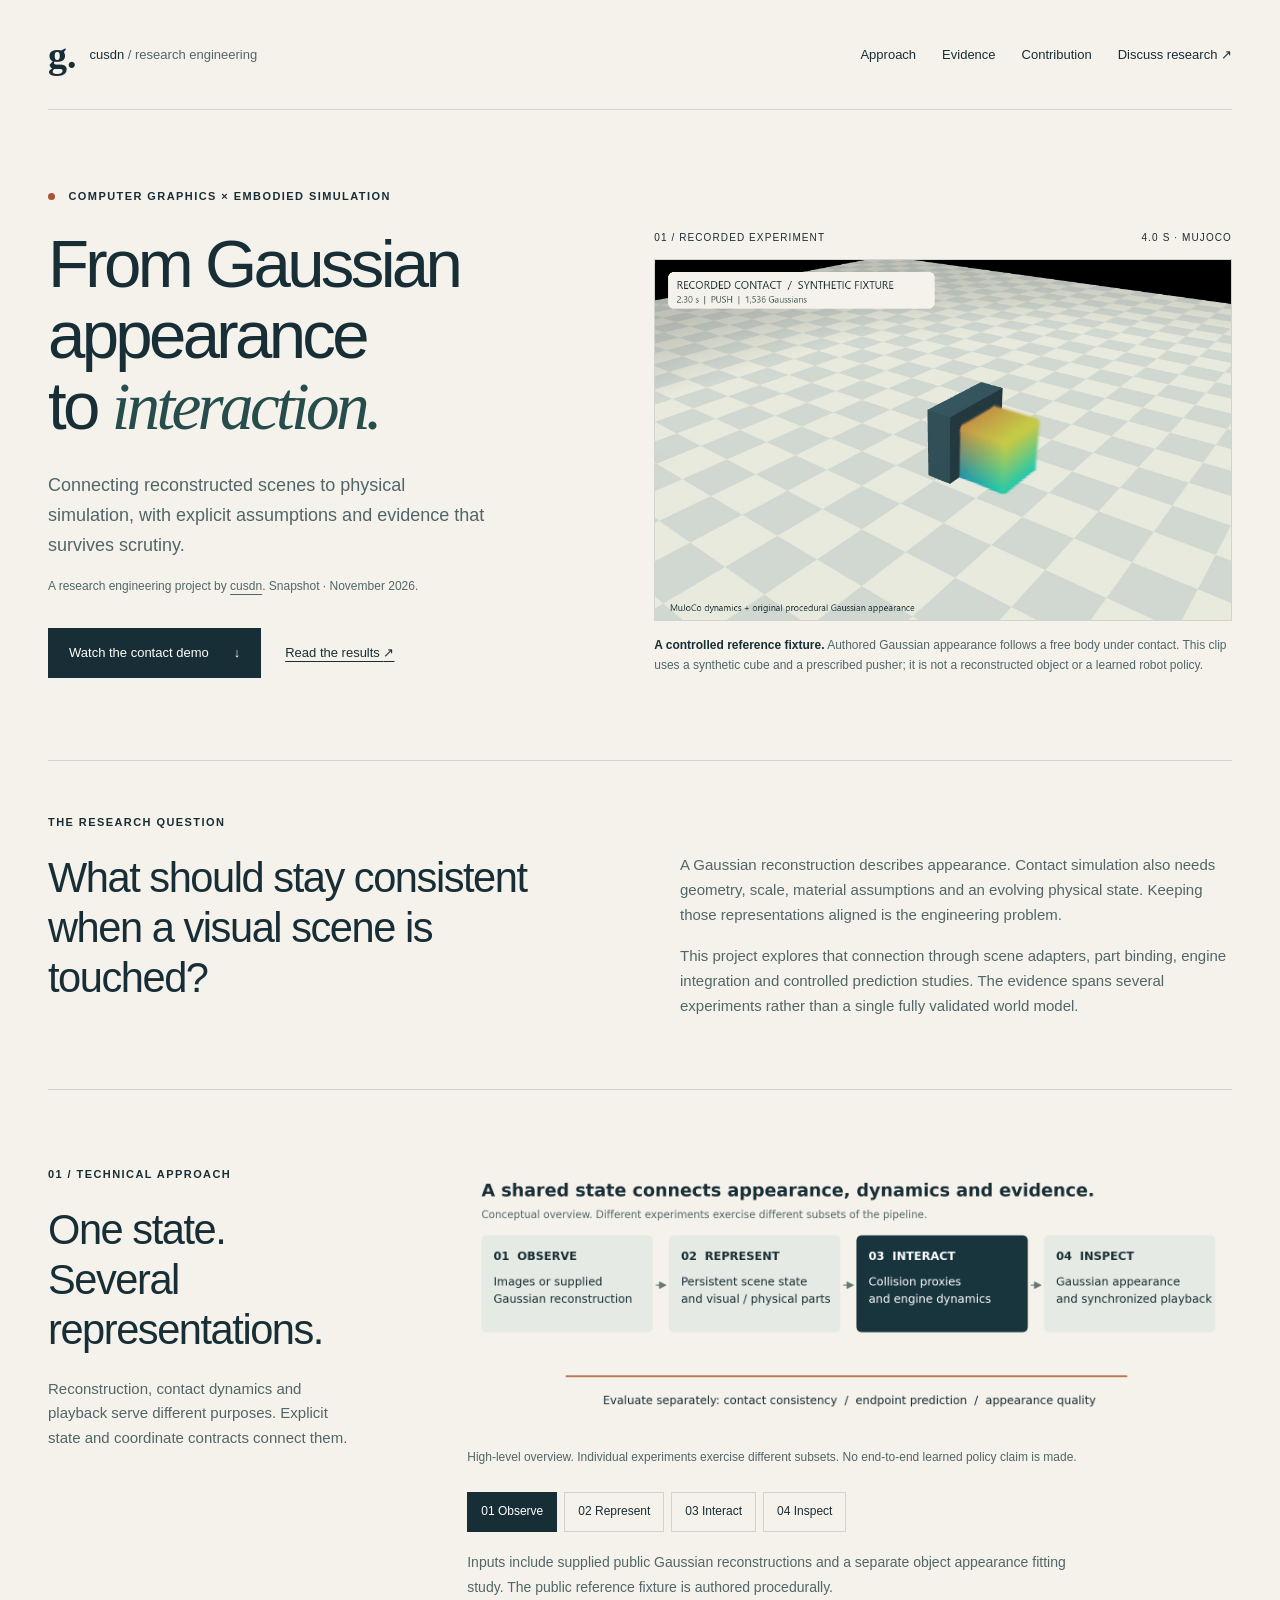
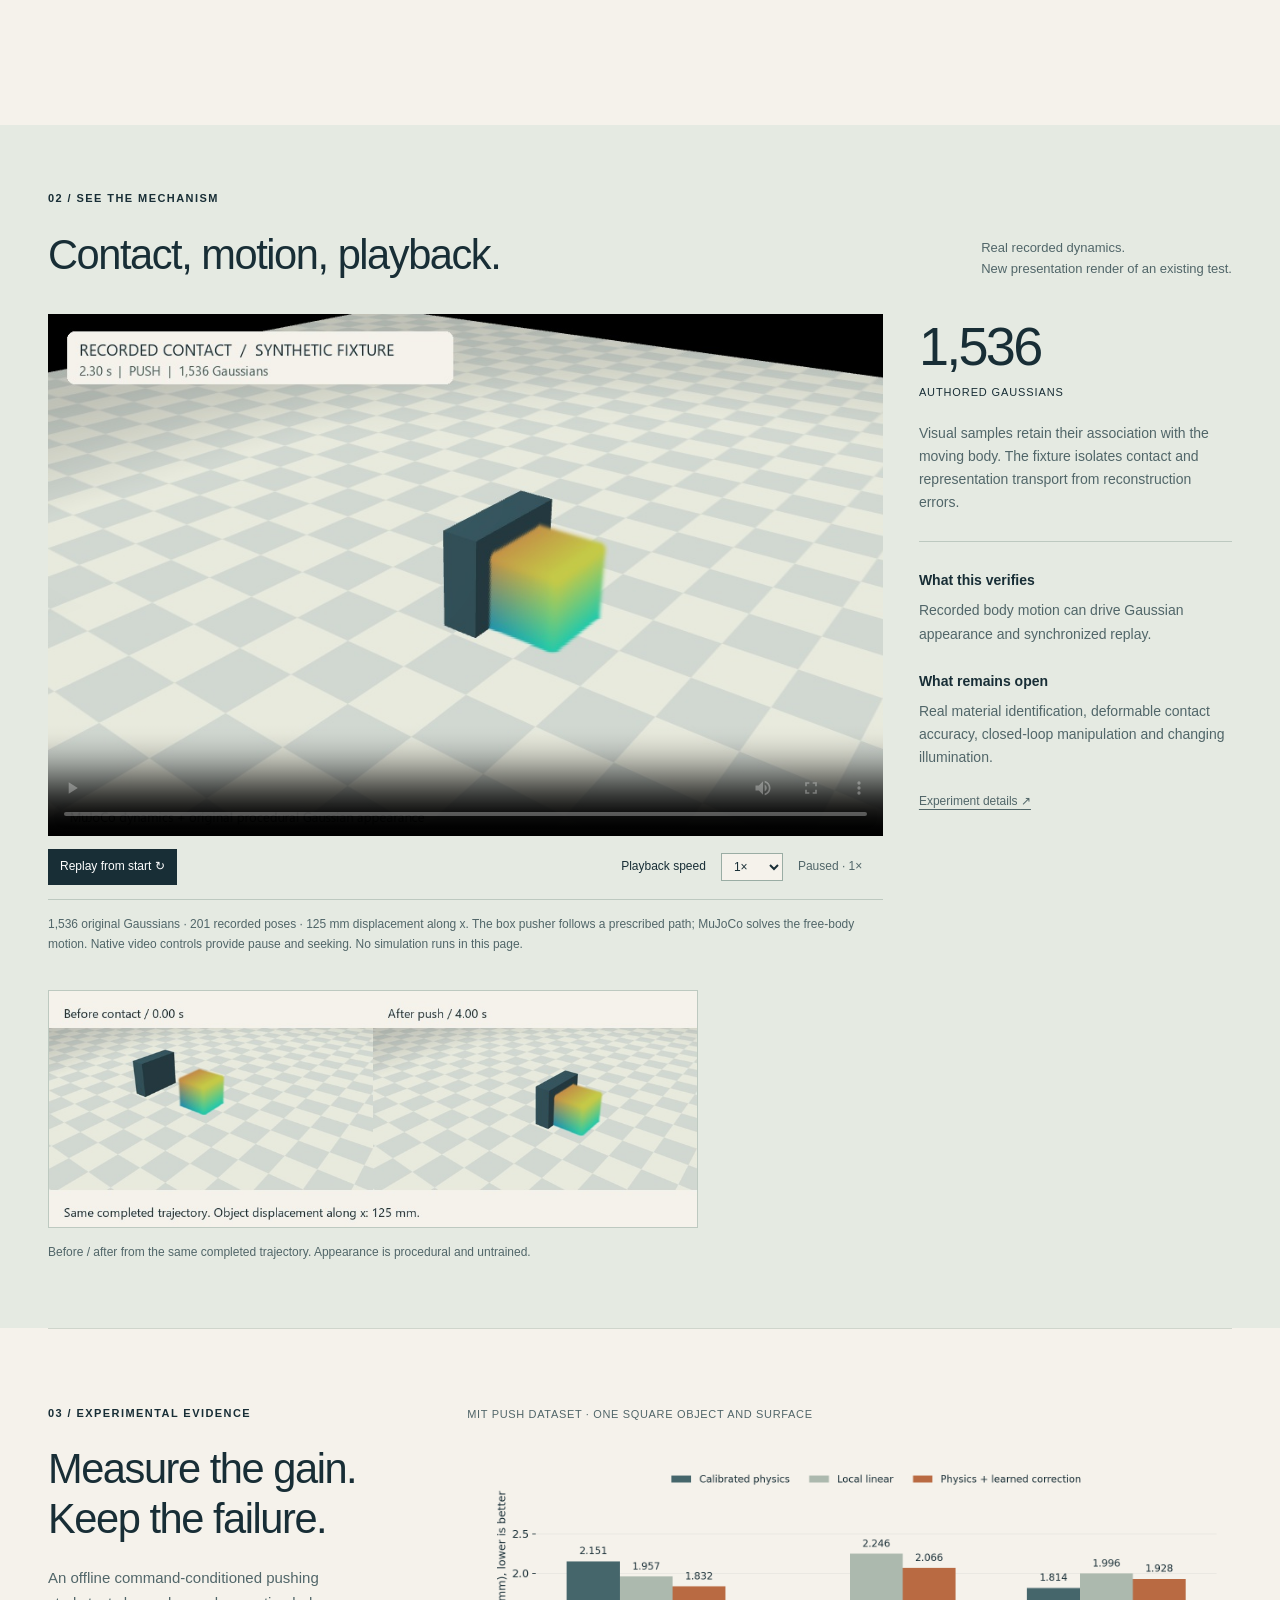
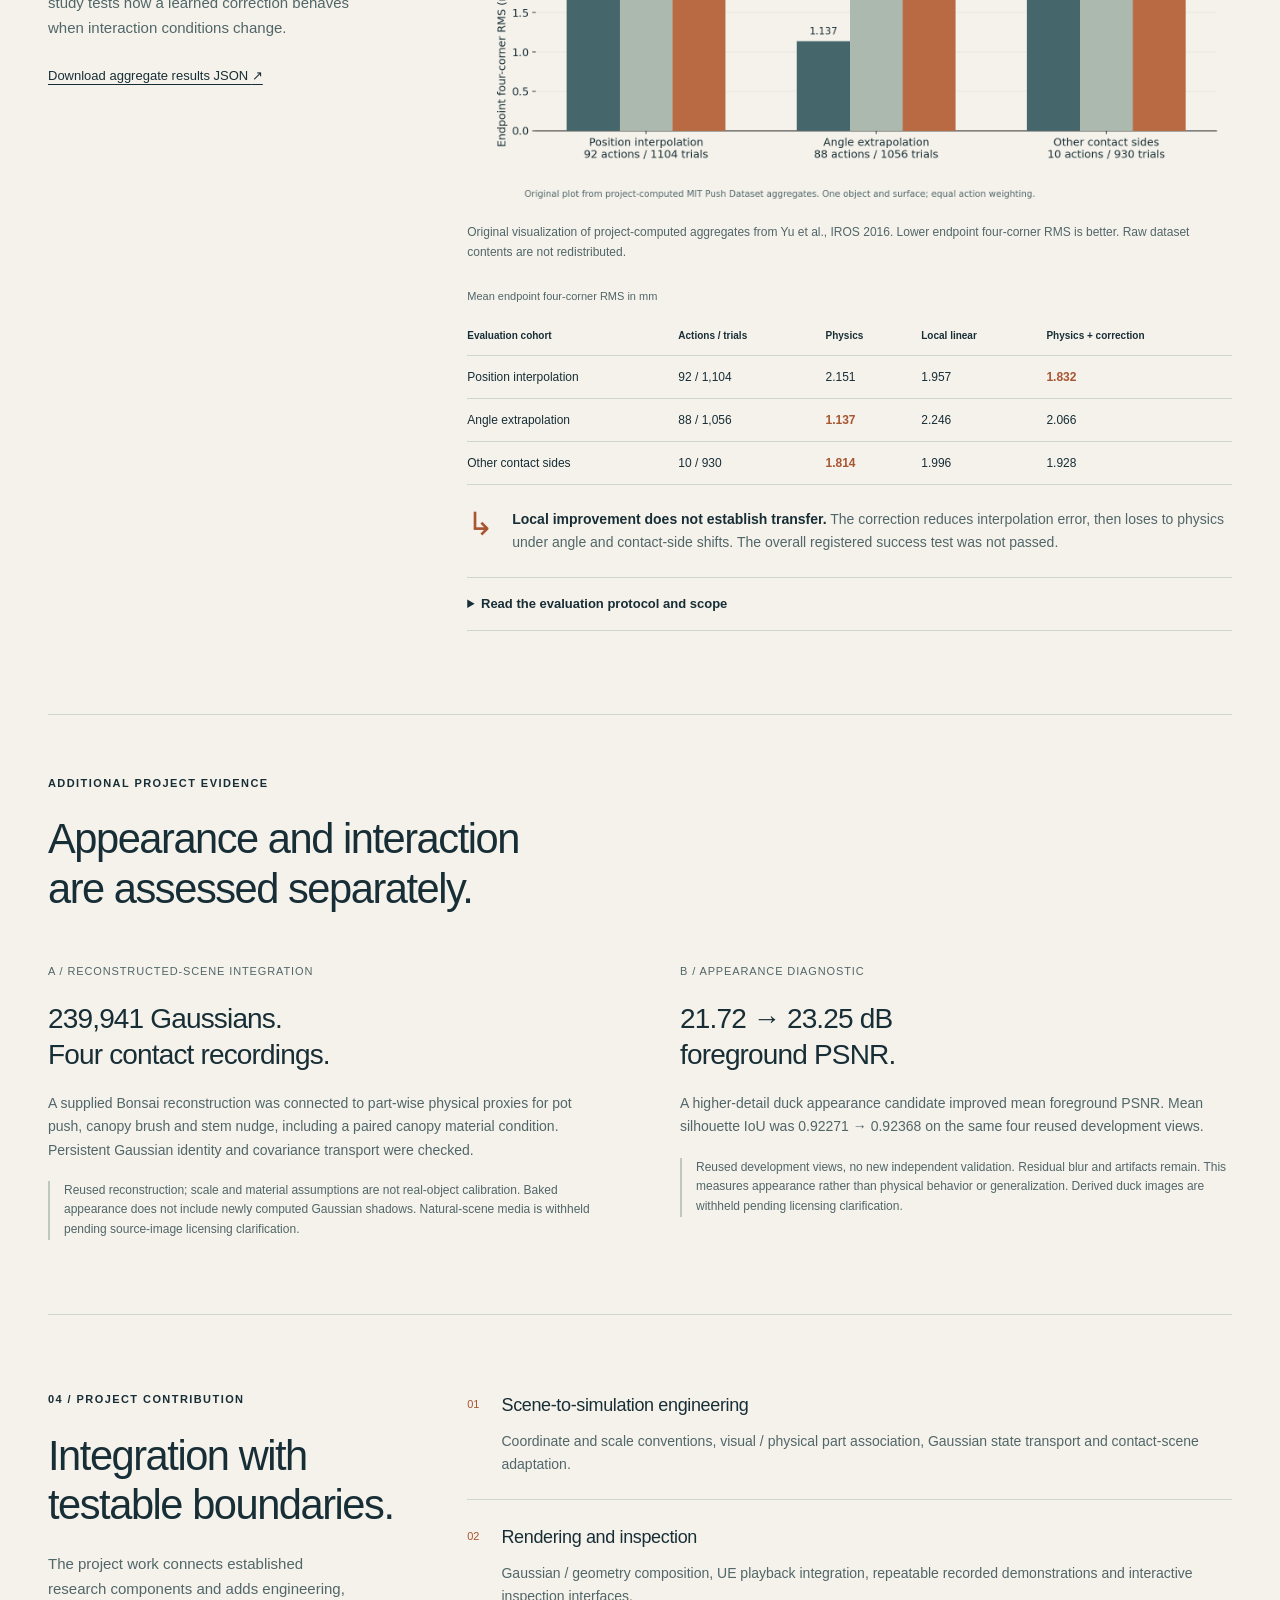
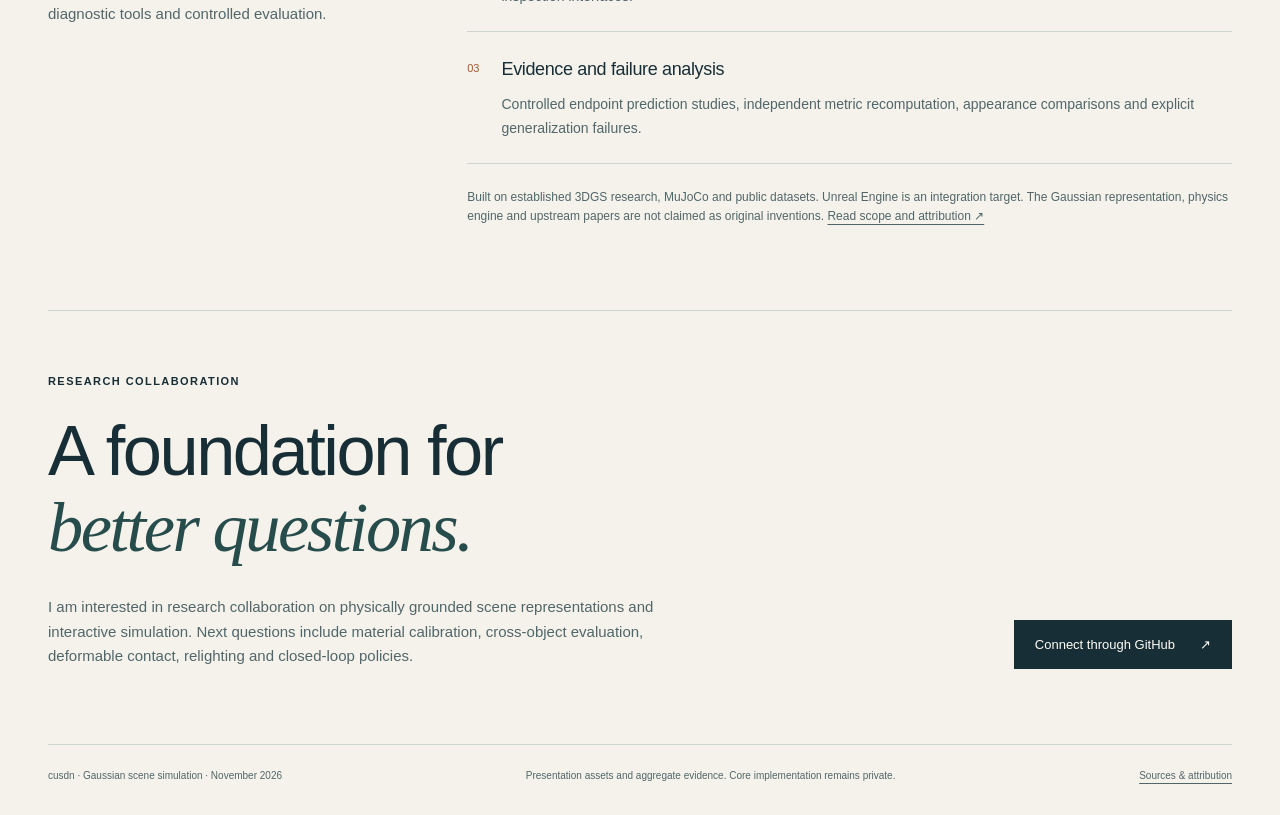
==== index.html @ 9f46a1d9 "Deploy approved static site artifact" ====
<!doctype html>
<html lang="en">
<head>
  <meta charset="utf-8">
  <meta name="viewport" content="width=device-width, initial-scale=1">
  <meta name="description" content="A research engineering showcase connecting Gaussian scene appearance, contact simulation, and controlled evaluation. Includes actual recorded synthetic contact and measured limitations.">
  <meta name="color-scheme" content="light">
  <title>Gaussian scene simulation — research showcase</title>
  <link rel="icon" href="data:,">
  <link rel="stylesheet" href="assets/site.css">
  <script src="assets/site.js" defer></script>
</head>
<body>
<a class="skip" href="#main">Skip to content</a>
<header class="masthead wrap">
  <a class="wordmark" href="#top" aria-label="Gaussian scene simulation home"><span class="mark" aria-hidden="true">g.</span><span>cusdn <span class="muted">/ research engineering</span></span></a>
  <nav aria-label="Main navigation"><a href="#approach">Approach</a><a href="#evidence">Evidence</a><a href="#contribution">Contribution</a><a href="#contact">Discuss research <span aria-hidden="true">↗</span></a></nav>
</header>
<main id="main">
<section class="hero wrap" id="top" aria-labelledby="title">
  <div class="hero-copy">
    <p class="eyebrow"><span class="dot" aria-hidden="true"></span> Computer graphics × embodied simulation</p>
    <h1 id="title">From Gaussian<br>appearance<br>to <em>interaction.</em></h1>
    <p class="lead">Connecting reconstructed scenes to physical simulation, with explicit assumptions and evidence that survives scrutiny.</p>
    <p class="hero-note">A research engineering project by <a href="https://github.com/cusdn">cusdn</a>. Snapshot · November 2026.</p>
    <div class="actions"><a class="button" href="#demo">Watch the contact demo <span aria-hidden="true">↓</span></a><a class="text-link" href="#evidence">Read the results <span aria-hidden="true">↗</span></a></div>
  </div>
  <figure class="hero-figure">
    <div class="figure-top"><span>01 / Recorded experiment</span><span>4.0 s · MuJoCo</span></div>
    <img src="assets/reference-push.jpg" width="960" height="600" alt="Recorded contact frame: a dark box pusher contacts an original multicolor Gaussian cube on a procedural checker floor.">
    <figcaption><strong>A controlled reference fixture.</strong> Authored Gaussian appearance follows a free body under contact. This clip uses a synthetic cube and a prescribed pusher; it is not a reconstructed object or a learned robot policy.</figcaption>
  </figure>
</section>

<section class="research-question wrap" aria-labelledby="question">
  <p class="eyebrow">The research question</p>
  <h2 id="question">What should stay consistent<br>when a visual scene is touched?</h2>
  <div class="question-copy"><p>A Gaussian reconstruction describes appearance. Contact simulation also needs geometry, scale, material assumptions and an evolving physical state. Keeping those representations aligned is the engineering problem.</p><p>This project explores that connection through scene adapters, part binding, engine integration and controlled prediction studies. The evidence spans several experiments rather than a single fully validated world model.</p></div>
</section>

<section class="section wrap" id="approach" aria-labelledby="approach-title">
  <div class="section-intro"><p class="eyebrow">01 / Technical approach</p><h2 id="approach-title">One state.<br>Several representations.</h2><p>Reconstruction, contact dynamics and playback serve different purposes. Explicit state and coordinate contracts connect them.</p></div>
  <div class="architecture"><img src="assets/architecture.png" width="1645" height="573" loading="lazy" alt="Conceptual pipeline: images or a supplied Gaussian reconstruction, persistent scene and part representation, physical collision proxies and dynamics, synchronized Gaussian rendering. Contact, endpoint prediction and appearance are evaluated separately.">
    <p class="caption">High-level overview. Individual experiments exercise different subsets. No end-to-end learned policy claim is made.</p>
    <div class="stage-buttons" role="group" aria-label="Explore pipeline stages"><button type="button" data-stage="0" aria-pressed="true">01 Observe</button><button type="button" data-stage="1" aria-pressed="false">02 Represent</button><button type="button" data-stage="2" aria-pressed="false">03 Interact</button><button type="button" data-stage="3" aria-pressed="false">04 Inspect</button></div>
    <p class="stage-detail" id="stage-detail" aria-live="polite">Inputs include supplied public Gaussian reconstructions and a separate object appearance fitting study. The public reference fixture is authored procedurally.</p>
  </div>
</section>

<section class="demo-band" id="demo" aria-labelledby="demo-title"><div class="wrap">
  <div class="demo-heading"><div><p class="eyebrow">02 / See the mechanism</p><h2 id="demo-title">Contact, motion, playback.</h2></div><p>Real recorded dynamics.<br>New presentation render of an existing test.</p></div>
  <div class="demo-layout">
    <div class="player"><video id="contact-video" controls playsinline preload="metadata" poster="assets/reference-push.jpg" aria-label="Four-second recorded synthetic Gaussian contact experiment" aria-describedby="clip-description"><source src="assets/reference-push.mp4" type="video/mp4">Your browser cannot play this video. <a href="assets/reference-push.mp4">Download the recorded clip</a>.</video>
      <div class="video-tools"><button type="button" id="replay">Replay from start <span aria-hidden="true">↻</span></button><label for="speed">Playback speed</label><select id="speed"><option value="0.5">0.5×</option><option value="1" selected>1×</option><option value="2">2×</option></select><span id="playback-status" aria-live="polite">Paused · 1×</span></div>
      <p class="caption" id="clip-description">1,536 original Gaussians · 201 recorded poses · 125 mm displacement along x. The box pusher follows a prescribed path; MuJoCo solves the free-body motion. Native video controls provide pause and seeking. No simulation runs in this page.</p>
    </div>
    <aside class="demo-aside"><span class="big-number">1,536<span>authored Gaussians</span></span><p>Visual samples retain their association with the moving body. The fixture isolates contact and representation transport from reconstruction errors.</p><hr><h3>What this verifies</h3><p>Recorded body motion can drive Gaussian appearance and synchronized replay.</p><h3>What remains open</h3><p>Real material identification, deformable contact accuracy, closed-loop manipulation and changing illumination.</p><a href="notes.html#results">Experiment details <span aria-hidden="true">↗</span></a></aside>
  </div>
  <figure class="comparison"><img src="assets/reference-comparison.jpg" width="960" height="350" loading="lazy" alt="Two genuine recorded frames show the cube before contact and after a 125 mm push along x."><figcaption>Before / after from the same completed trajectory. Appearance is procedural and untrained.</figcaption></figure>
</div></section>

<section class="section wrap" id="evidence" aria-labelledby="evidence-title">
  <div class="section-intro"><p class="eyebrow">03 / Experimental evidence</p><h2 id="evidence-title">Measure the gain.<br>Keep the failure.</h2><p>An offline command-conditioned pushing study tests how a learned correction behaves when interaction conditions change.</p><a class="text-link" href="data/results.json">Download aggregate results JSON <span aria-hidden="true">↗</span></a></div>
  <div class="evidence-content">
    <p class="evidence-label">MIT Push Dataset · one square object and surface</p>
    <figure><img src="assets/results.png" width="1782" height="858" loading="lazy" alt="Endpoint error chart: learned correction improves interpolation to 1.832 mm from 2.151 mm, but is worse than calibrated physics for angle extrapolation and other contact sides."><figcaption>Original visualization of project-computed aggregates from Yu et al., IROS 2016. Lower endpoint four-corner RMS is better. Raw dataset contents are not redistributed.</figcaption></figure>
    <div class="table-scroll" tabindex="0" role="region" aria-label="Endpoint forecast error table, millimeters"><table><caption>Mean endpoint four-corner RMS in mm</caption><thead><tr><th scope="col">Evaluation cohort</th><th scope="col">Actions / trials</th><th scope="col">Physics</th><th scope="col">Local linear</th><th scope="col">Physics + correction</th></tr></thead><tbody>
      <tr><th scope="row">Position interpolation</th><td>92 / 1,104</td><td>2.151</td><td>1.957</td><td><strong>1.832</strong></td></tr>
      <tr><th scope="row">Angle extrapolation</th><td>88 / 1,056</td><td><strong>1.137</strong></td><td>2.246</td><td>2.066</td></tr>
      <tr><th scope="row">Other contact sides</th><td>10 / 930</td><td><strong>1.814</strong></td><td>1.996</td><td>1.928</td></tr>
    </tbody></table></div>
    <div class="finding"><span aria-hidden="true">↳</span><p><strong>Local improvement does not establish transfer.</strong> The correction reduces interpolation error, then loses to physics under angle and contact-side shifts. The overall registered success test was not passed.</p></div>
    <details><summary>Read the evaluation protocol and scope</summary><p>Training uses 138 nominal action groups / 1,656 trials. Repetitions of one nominal action stay together in each partition. Predictions use initial state and commanded action; future executed-tip logs are excluded from forecast inputs. Endpoint four-corner RMS is averaged over repetitions, then equally over action groups. Other contact sides use the same object and surface, so this is not a cross-object result. This is offline endpoint forecasting, not an online Gaussian rollout or robot task success rate.</p></details>
  </div>
</section>

<section class="secondary-evidence wrap" aria-labelledby="additional-title"><p class="eyebrow">Additional project evidence</p><h2 id="additional-title">Appearance and interaction<br>are assessed separately.</h2><div class="evidence-pair">
  <article><span class="item-index">A / Reconstructed-scene integration</span><h3>239,941 Gaussians.<br>Four contact recordings.</h3><p>A supplied Bonsai reconstruction was connected to part-wise physical proxies for pot push, canopy brush and stem nudge, including a paired canopy material condition. Persistent Gaussian identity and covariance transport were checked.</p><p class="caveat">Reused reconstruction; scale and material assumptions are not real-object calibration. Baked appearance does not include newly computed Gaussian shadows. Natural-scene media is withheld pending source-image licensing clarification.</p></article>
  <article><span class="item-index">B / Appearance diagnostic</span><h3>21.72 → 23.25 dB<br>foreground PSNR.</h3><p>A higher-detail duck appearance candidate improved mean foreground PSNR. Mean silhouette IoU was 0.92271 → 0.92368 on the same four reused development views.</p><p class="caveat">Reused development views, no new independent validation. Residual blur and artifacts remain. This measures appearance rather than physical behavior or generalization. Derived duck images are withheld pending licensing clarification.</p></article>
</div></section>

<section class="section wrap contributions" id="contribution" aria-labelledby="contribution-title">
  <div class="section-intro"><p class="eyebrow">04 / Project contribution</p><h2 id="contribution-title">Integration with<br>testable boundaries.</h2><p>The project work connects established research components and adds engineering, diagnostic tools and controlled evaluation.</p></div>
  <div class="contribution-list"><article><span>01</span><div><h3>Scene-to-simulation engineering</h3><p>Coordinate and scale conventions, visual / physical part association, Gaussian state transport and contact-scene adaptation.</p></div></article><article><span>02</span><div><h3>Rendering and inspection</h3><p>Gaussian / geometry composition, UE playback integration, repeatable recorded demonstrations and interactive inspection interfaces.</p></div></article><article><span>03</span><div><h3>Evidence and failure analysis</h3><p>Controlled endpoint prediction studies, independent metric recomputation, appearance comparisons and explicit generalization failures.</p></div></article><p class="upstream">Built on established 3DGS research, MuJoCo and public datasets. Unreal Engine is an integration target. The Gaussian representation, physics engine and upstream papers are not claimed as original inventions. <a href="notes.html#contributions">Read scope and attribution ↗</a></p></div>
</section>

<section class="outlook wrap" id="contact" aria-labelledby="contact-title"><p class="eyebrow">Research collaboration</p><h2 id="contact-title">A foundation for<br><em>better questions.</em></h2><div class="outlook-bottom"><p>I am interested in research collaboration on physically grounded scene representations and interactive simulation. Next questions include material calibration, cross-object evaluation, deformable contact, relighting and closed-loop policies.</p><a class="button" href="https://github.com/cusdn">Connect through GitHub <span aria-hidden="true">↗</span></a></div></section>
</main>
<footer class="wrap"><p>cusdn · Gaussian scene simulation · November 2026</p><p>Presentation assets and aggregate evidence. Core implementation remains private.</p><a href="notes.html#sources">Sources & attribution</a></footer>
</body>
</html>
---- assets/site.css ----
@charset "UTF-8";
:root{--paper:#f5f2eb;--ink:#182e36;--muted:#516669;--line:#cfd5cc;--accent:#a85532;--green:#264c4b;--white:#fffdf7;--max:1220px}*{box-sizing:border-box}html{scroll-behavior:smooth;scroll-padding-top:30px}body{margin:0;background:var(--paper);color:var(--ink);font-family:"Segoe UI",Arial,sans-serif;font-size:16px;line-height:1.65}a{color:inherit;text-decoration-thickness:1px;text-underline-offset:4px}a:hover{color:var(--accent)}button,select{font:inherit}button,a,select,summary{touch-action:manipulation}a:focus-visible,button:focus-visible,select:focus-visible,summary:focus-visible,video:focus-visible,[tabindex]:focus-visible{outline:3px solid #b45e35;outline-offset:5px}img,video{max-width:100%;height:auto;display:block}figure,p,h1,h2,h3{margin:0}button{cursor:pointer}.wrap{width:min(var(--max),calc(100% - 96px));margin-inline:auto}.muted{color:var(--muted)}.skip{position:absolute;left:20px;top:-100px;background:var(--ink);color:white;padding:12px;z-index:10}.skip:focus{top:10px}.masthead{height:110px;display:flex;justify-content:space-between;align-items:center;border-bottom:1px solid var(--line);gap:25px}.wordmark{display:flex;align-items:center;gap:13px;font-size:13px;text-decoration:none}.mark{font-family:Georgia,serif;font-size:38px;font-weight:bold;line-height:1}.masthead nav{display:flex;gap:26px;font-size:13px}.masthead nav a{text-decoration:none}.hero{display:grid;grid-template-columns:1fr 1.05fr;gap:56px;padding-block:78px 82px;align-items:center}.eyebrow{text-transform:uppercase;letter-spacing:.13em;font-size:11px;font-weight:650;line-height:1.5;margin-bottom:23px}.dot{width:7px;height:7px;border-radius:50%;background:var(--accent);display:inline-block;margin-right:9px}h1{font-size:clamp(45px,5.25vw,77px);font-weight:500;line-height:1.06;letter-spacing:-.055em}h1 em,h2 em{font-family:Georgia,serif;font-weight:400;color:var(--green)}.lead{font-size:18px;line-height:1.65;max-width:445px;margin-top:29px;color:var(--muted)}.hero-note{font-size:12px;color:var(--muted);margin-top:17px}.actions{display:flex;align-items:center;gap:24px;flex-wrap:wrap;margin-top:31px}.button{display:inline-flex;gap:25px;align-items:center;justify-content:space-between;padding:13px 20px;background:var(--ink);color:var(--white);font-size:13px;text-decoration:none;border:1px solid var(--ink)}.button:hover{background:var(--green);color:white}.text-link{font-size:13px}.hero-figure{padding-top:40px}.figure-top{display:flex;justify-content:space-between;font-size:10px;text-transform:uppercase;letter-spacing:.11em;margin-bottom:13px;gap:14px}.hero-figure img{width:100%;border:1px solid var(--line)}figcaption,.caption{font-size:12px;color:var(--muted);line-height:1.65;margin-top:15px}figcaption strong{color:var(--ink);font-weight:600}.research-question{padding-block:53px 70px;border-top:1px solid var(--line);display:grid;grid-template-columns:1fr 1fr;column-gap:80px}.research-question>.eyebrow{grid-column:1/-1}h2{font-size:clamp(30px,3.25vw,45px);font-weight:450;line-height:1.2;letter-spacing:-.035em}.question-copy{font-size:15px;color:var(--muted)}.question-copy p+p{margin-top:17px}.section{padding-block:76px 83px;border-top:1px solid var(--line);display:grid;grid-template-columns:.72fr 1.55fr;gap:64px}.section-intro>p:not(.eyebrow){font-size:15px;color:var(--muted);margin-top:22px;max-width:305px}.section-intro>a{display:inline-block;margin-top:25px}.architecture>img{width:100%}.stage-buttons{display:flex;flex-wrap:wrap;gap:7px;margin-top:25px}.stage-buttons button{background:transparent;border:1px solid var(--line);padding:9px 13px;font-size:12px;color:var(--ink)}.stage-buttons button[aria-pressed=true]{background:var(--ink);border-color:var(--ink);color:white}.stage-detail{margin-top:18px;min-height:92px;font-size:14px;line-height:1.8;color:var(--muted);max-width:620px}.demo-band{background:#e5eae2;padding-block:65px}.demo-heading{display:flex;justify-content:space-between;gap:40px;align-items:flex-end;margin-bottom:34px}.demo-heading>p{font-size:13px;color:var(--muted)}.demo-layout{display:grid;grid-template-columns:2fr .75fr;gap:36px}.player video{width:100%;background:#d4dbd3;aspect-ratio:1.6}.video-tools{display:flex;align-items:center;flex-wrap:wrap;gap:15px;padding-block:14px;border-bottom:1px solid #bdc9c0;font-size:12px}.video-tools button{background:var(--ink);border:0;color:white;padding:8px 12px;font-size:12px}.video-tools label{margin-left:auto}.video-tools select{background:var(--paper);border:1px solid #9aada4;padding:5px 8px;font-size:12px;color:var(--ink)}#playback-status{min-width:85px;color:var(--muted)}.demo-aside{padding-top:3px;font-size:14px;color:var(--muted)}.big-number{display:block;font-size:54px;line-height:1.1;letter-spacing:-.05em;color:var(--ink)}.big-number>span{display:block;font-size:11px;letter-spacing:.08em;text-transform:uppercase;margin-top:10px;margin-bottom:24px}.demo-aside hr{margin:27px 0;border:0;border-top:1px solid #bdc9c0}.demo-aside h3{font-size:14px;letter-spacing:0;margin-bottom:7px;color:var(--ink)}.demo-aside p+h3{margin-top:24px}.demo-aside a{display:inline-block;font-size:12px;margin-top:23px}.comparison{width:min(650px,100%);margin-top:35px}.comparison img{width:100%;border:1px solid #bdc9c0}.evidence-label{font-size:11px;letter-spacing:.06em;text-transform:uppercase;margin-bottom:17px;color:var(--muted)}.evidence-content img{width:100%}.table-scroll{overflow-x:auto;margin-top:25px}table{border-collapse:collapse;width:100%;font-size:12px;text-align:left;line-height:1.5}caption{text-align:left;padding-bottom:12px;color:var(--muted);font-size:11px}th,td{padding:12px 10px;border-bottom:1px solid var(--line);vertical-align:top}thead th{font-size:10px;font-weight:650}tbody th{font-weight:450}th:first-child{padding-left:0}td strong{color:var(--accent)}.finding{display:flex;gap:18px;padding:23px 0;font-size:14px}.finding>span{font-size:32px;color:var(--accent);line-height:1}.finding p{color:var(--muted)}.finding strong{color:var(--ink)}details{border-top:1px solid var(--line);border-bottom:1px solid var(--line);padding:15px 0;font-size:13px}summary{cursor:pointer;font-weight:600}details p{color:var(--muted);margin-top:16px;font-size:13px}.secondary-evidence{border-top:1px solid var(--line);padding-block:60px 74px}.evidence-pair{display:grid;grid-template-columns:1fr 1fr;gap:80px;margin-top:43px}.item-index{font-size:11px;text-transform:uppercase;letter-spacing:.08em;color:var(--muted)}.evidence-pair h3{font-size:28px;letter-spacing:-.03em;font-weight:450;line-height:1.3;margin-top:17px;margin-bottom:19px}.evidence-pair p{color:var(--muted);font-size:14px}.evidence-pair .caveat{font-size:12px;border-left:2px solid #bdc9c0;padding-left:14px;margin-top:19px}.contribution-list article{display:flex;gap:22px;border-bottom:1px solid var(--line);padding:23px 0}.contribution-list article:first-child{padding-top:0}.contribution-list article>span{font-size:11px;color:var(--accent);padding-top:4px}.contribution-list h3{font-size:18px;font-weight:500;letter-spacing:-.02em}.contribution-list article p{font-size:14px;color:var(--muted);margin-top:9px}.upstream{font-size:12px;color:var(--muted);margin-top:24px}.outlook{padding-block:62px 75px;border-top:1px solid var(--line)}.outlook h2{font-size:clamp(45px,5.5vw,76px);line-height:1.08}.outlook-bottom{display:flex;align-items:flex-end;justify-content:space-between;gap:55px;margin-top:30px}.outlook-bottom p{max-width:640px;font-size:15px;color:var(--muted)}.outlook-bottom .button{flex-shrink:0}footer{border-top:1px solid var(--line);padding-block:23px 30px;display:flex;align-items:start;justify-content:space-between;gap:25px;font-size:10px;color:var(--muted)}
@media(min-width:1550px){.hero{gap:80px}}
@media(max-width:1050px){.wrap{width:calc(100% - 56px)}.hero{gap:32px}h1{font-size:57px}.masthead nav{gap:18px}.wordmark .muted{display:none}.section{gap:35px;grid-template-columns:.75fr 1.4fr}.demo-layout{grid-template-columns:1.8fr .8fr;gap:25px}.demo-aside{font-size:13px}.big-number{font-size:43px}.research-question{column-gap:40px}.video-tools label{margin-left:0}}
@media(max-width:760px){.wrap{width:calc(100% - 40px)}.masthead{height:auto;padding-block:22px;flex-wrap:wrap;gap:17px}.masthead nav{gap:21px;flex-wrap:wrap;font-size:12px}.wordmark .muted{display:inline}.hero{grid-template-columns:1fr;padding-block:42px 45px;gap:24px}h1{font-size:clamp(49px,12.5vw,72px)}.hero-figure{padding-top:15px}.hero .eyebrow{font-size:10px}.lead{max-width:520px;font-size:17px}.research-question{grid-template-columns:1fr;row-gap:20px;padding-block:35px 42px}.research-question>.eyebrow{margin-bottom:0}.section{grid-template-columns:1fr;gap:30px;padding-block:43px}.section-intro>p:not(.eyebrow){max-width:550px}.section-intro h2 br{display:none}.eyebrow{margin-bottom:17px}.architecture{min-width:0}.stage-detail{min-height:85px}.demo-band{padding-block:38px}.demo-heading{display:block}.demo-heading>p{margin-top:18px}.demo-layout{grid-template-columns:1fr}.demo-aside{display:grid;grid-template-columns:1fr 1fr;gap:15px 25px}.demo-aside .big-number{grid-row:1/3}.demo-aside hr{display:none}.demo-aside h3{grid-column:1/-1;margin:10px 0 -10px}.demo-aside h3+p{grid-column:1/-1}.demo-aside a{grid-column:1/-1;margin-top:0}.demo-aside p+h3{margin-top:10px}.video-tools{gap:12px}.video-tools label{margin-left:0}.video-tools #playback-status{width:100%}.comparison{margin-top:28px}.evidence-content{min-width:0}.evidence-pair{grid-template-columns:1fr;gap:36px;margin-top:30px}.secondary-evidence{padding-block:40px 43px}.evidence-pair h3{font-size:27px}.outlook{padding-block:42px}.outlook-bottom{display:block;margin-top:25px}.outlook-bottom .button{margin-top:25px}footer{flex-direction:column;gap:9px}.table-scroll{margin-right:-2px}table{min-width:565px}.figure-top{font-size:9px}.actions{gap:20px}}
@media(prefers-reduced-motion:reduce){html{scroll-behavior:auto}}
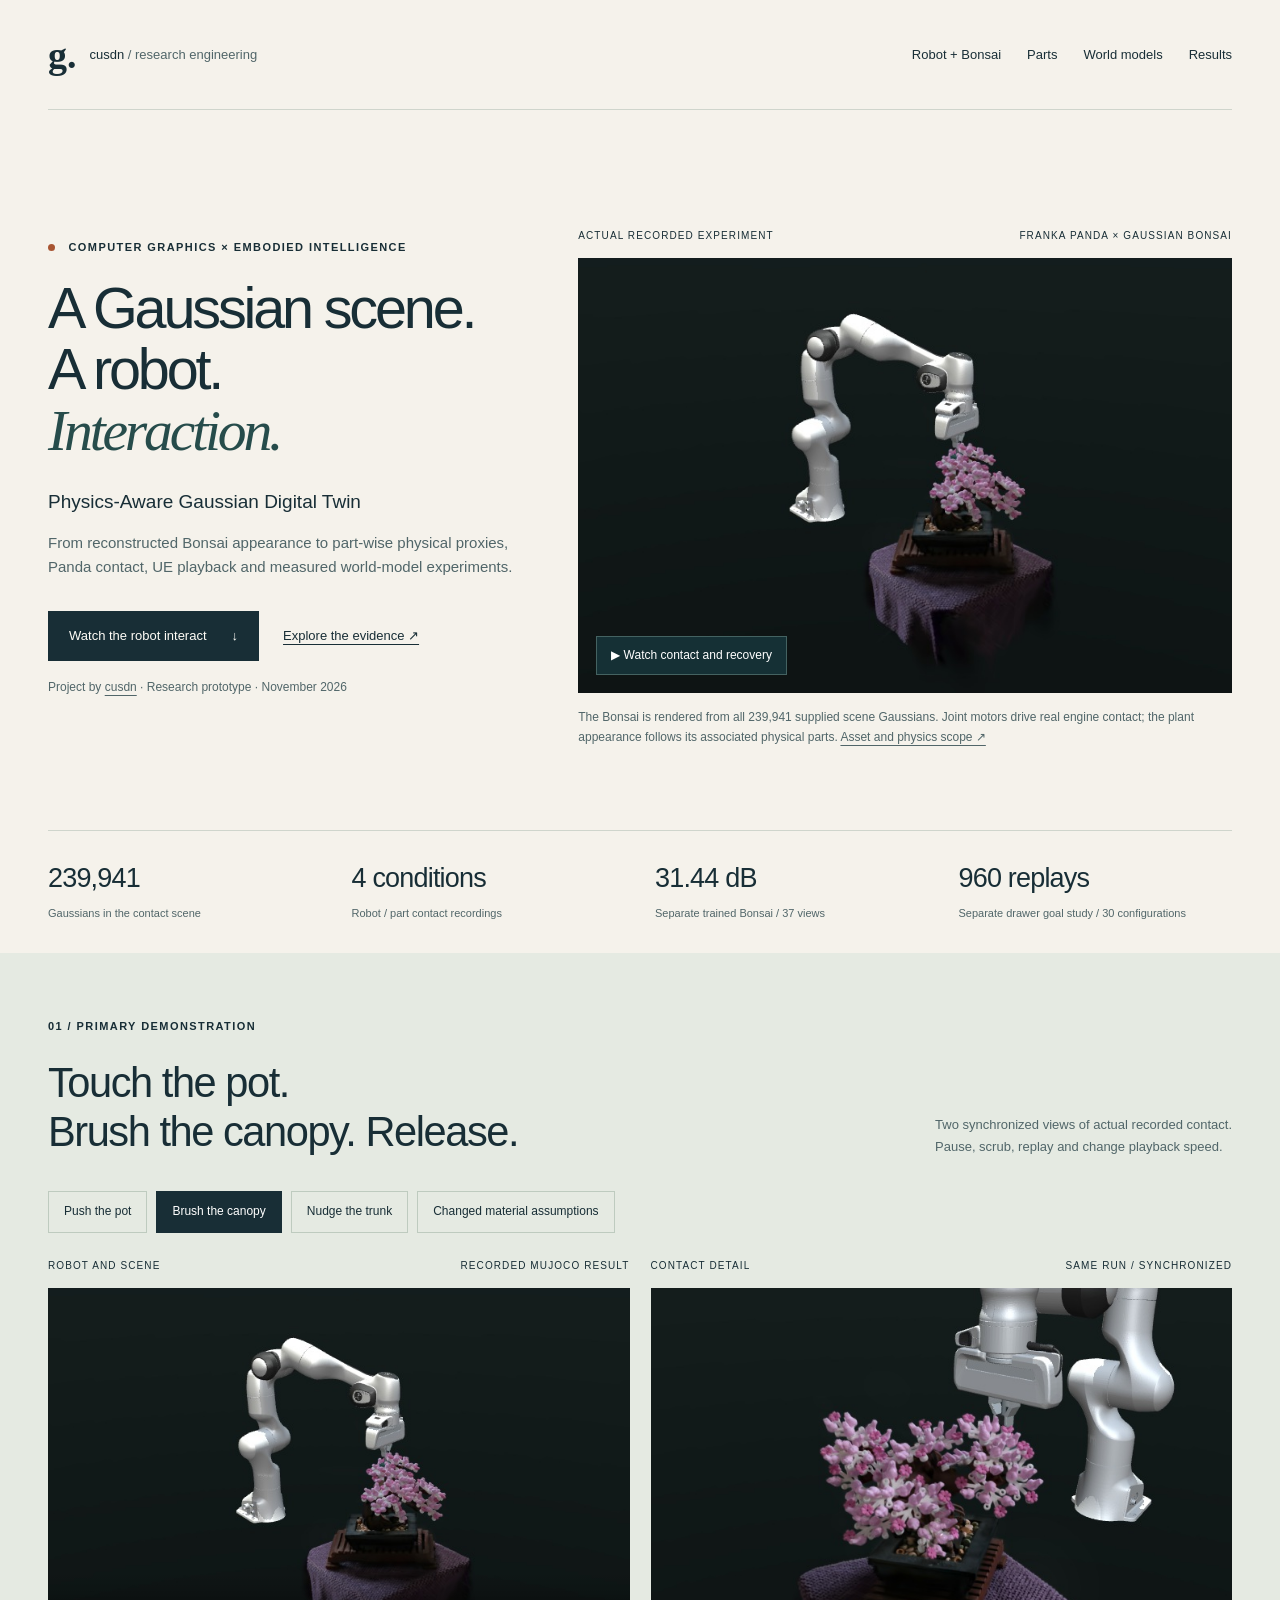
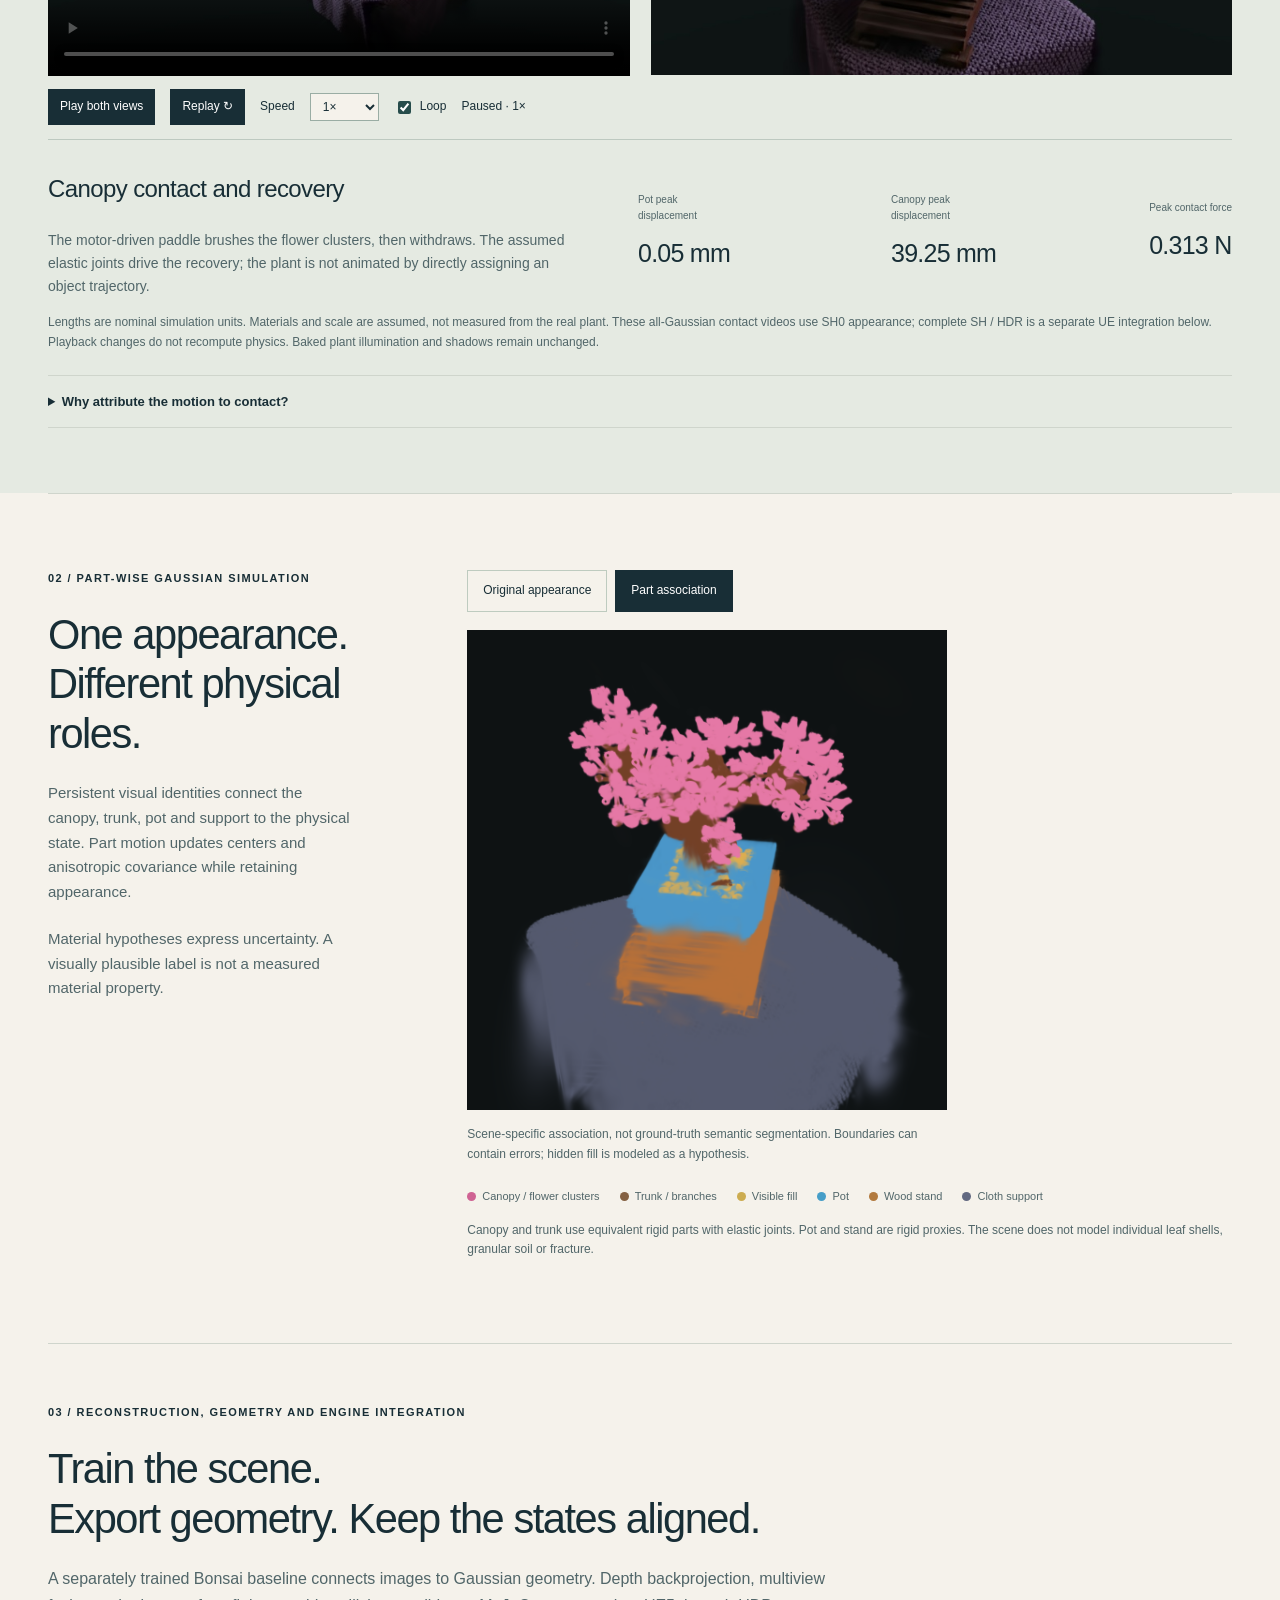
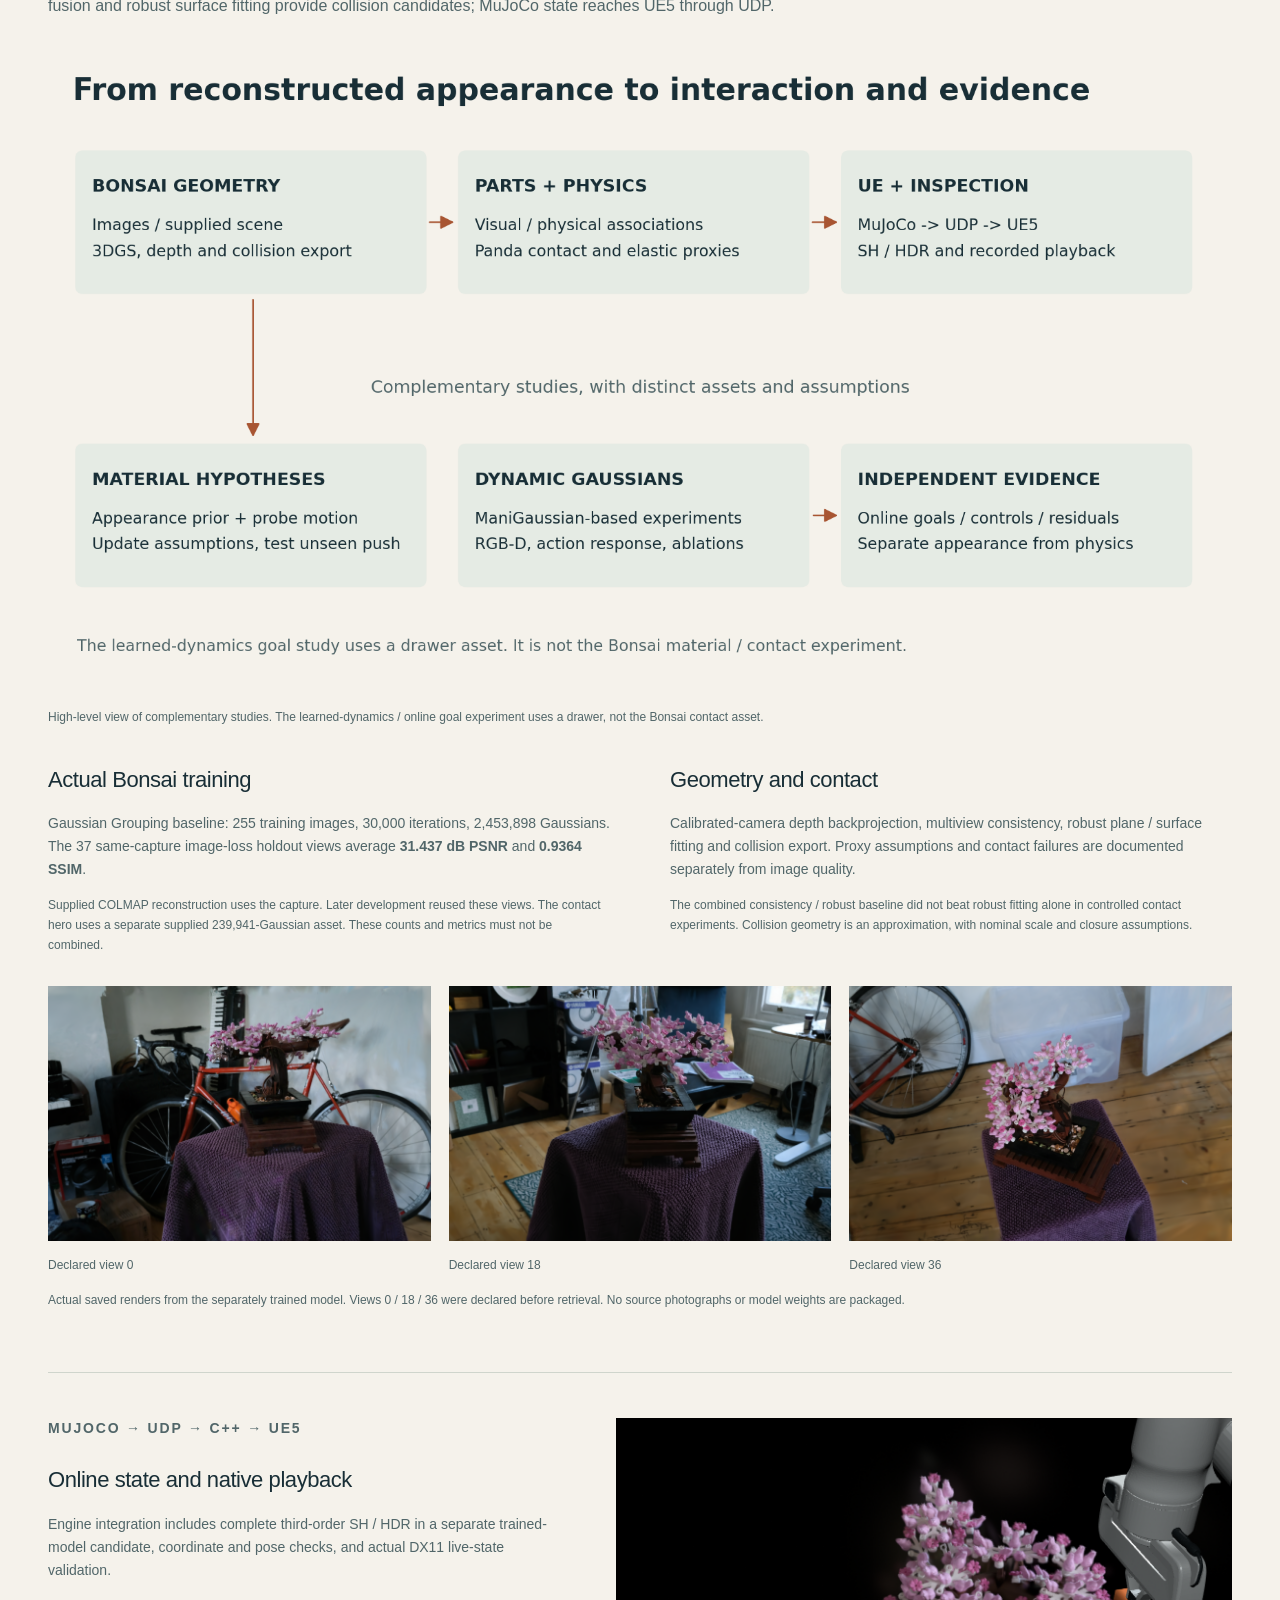
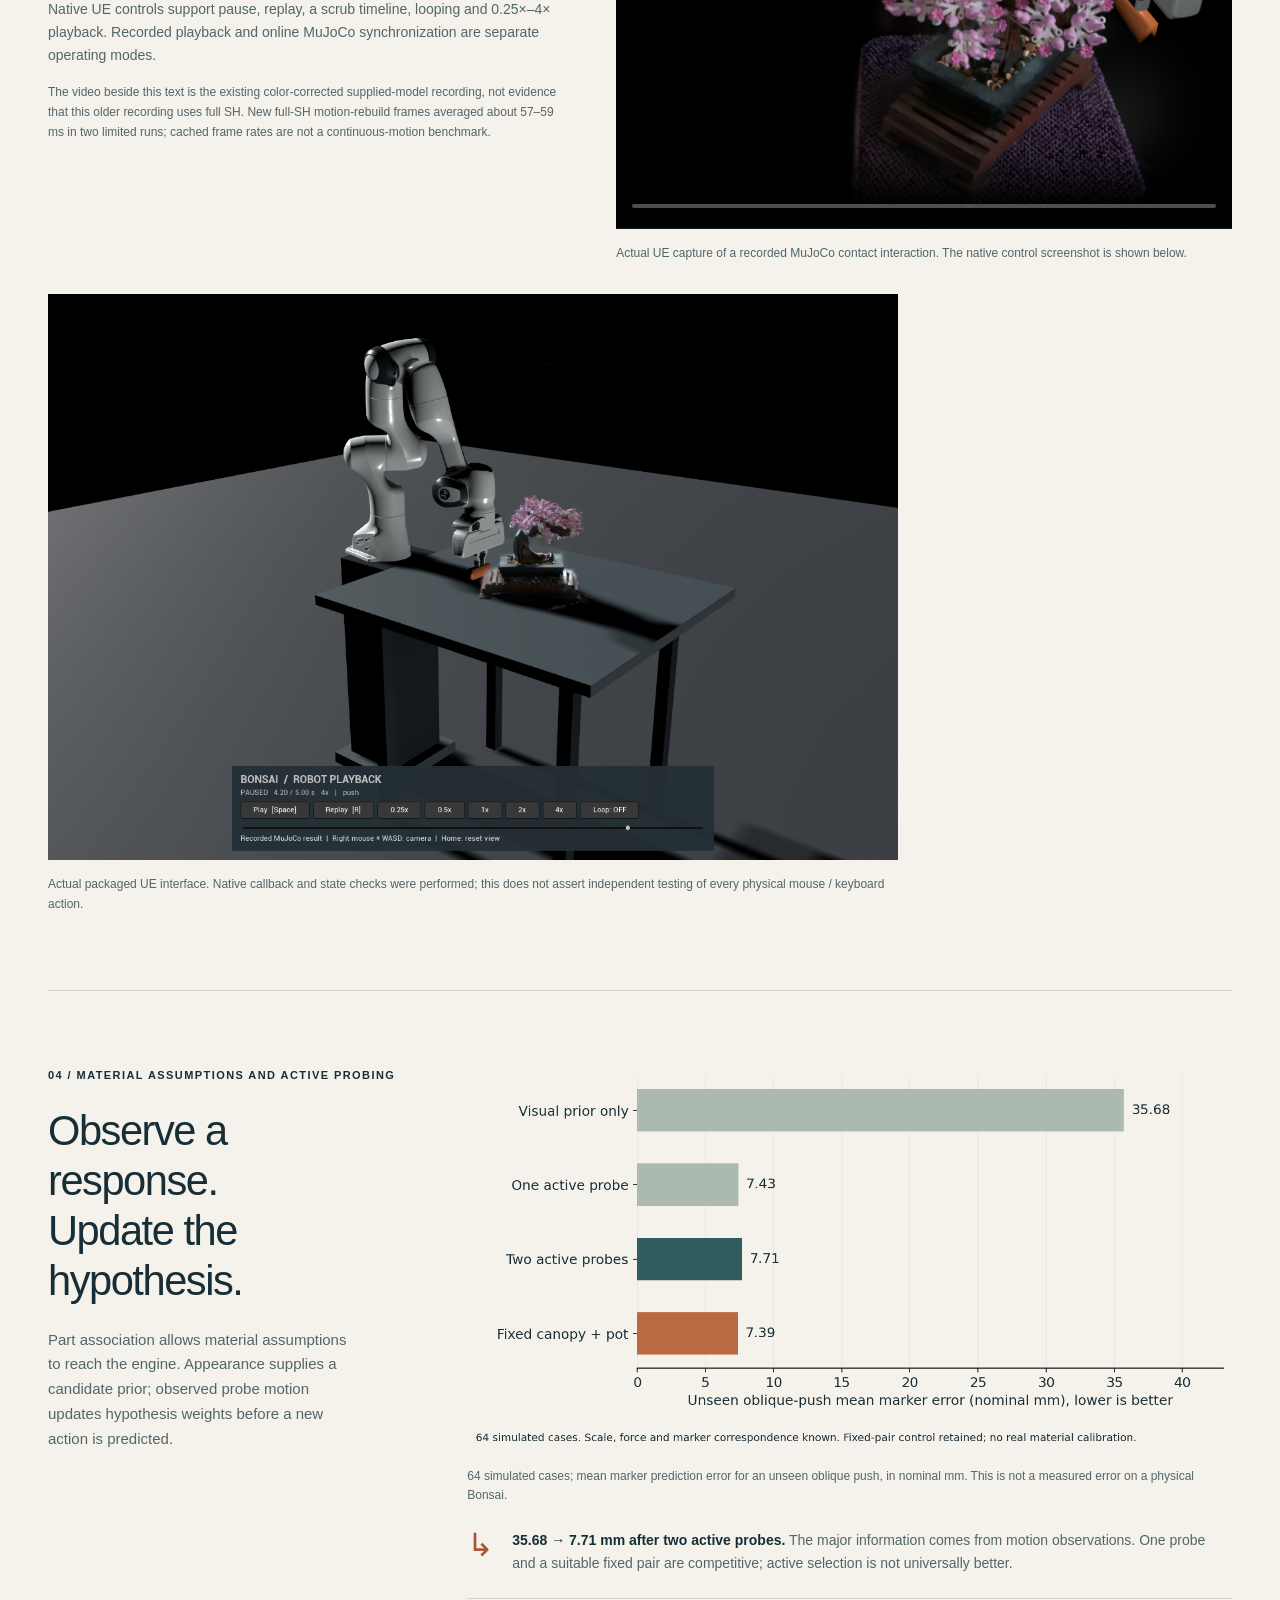
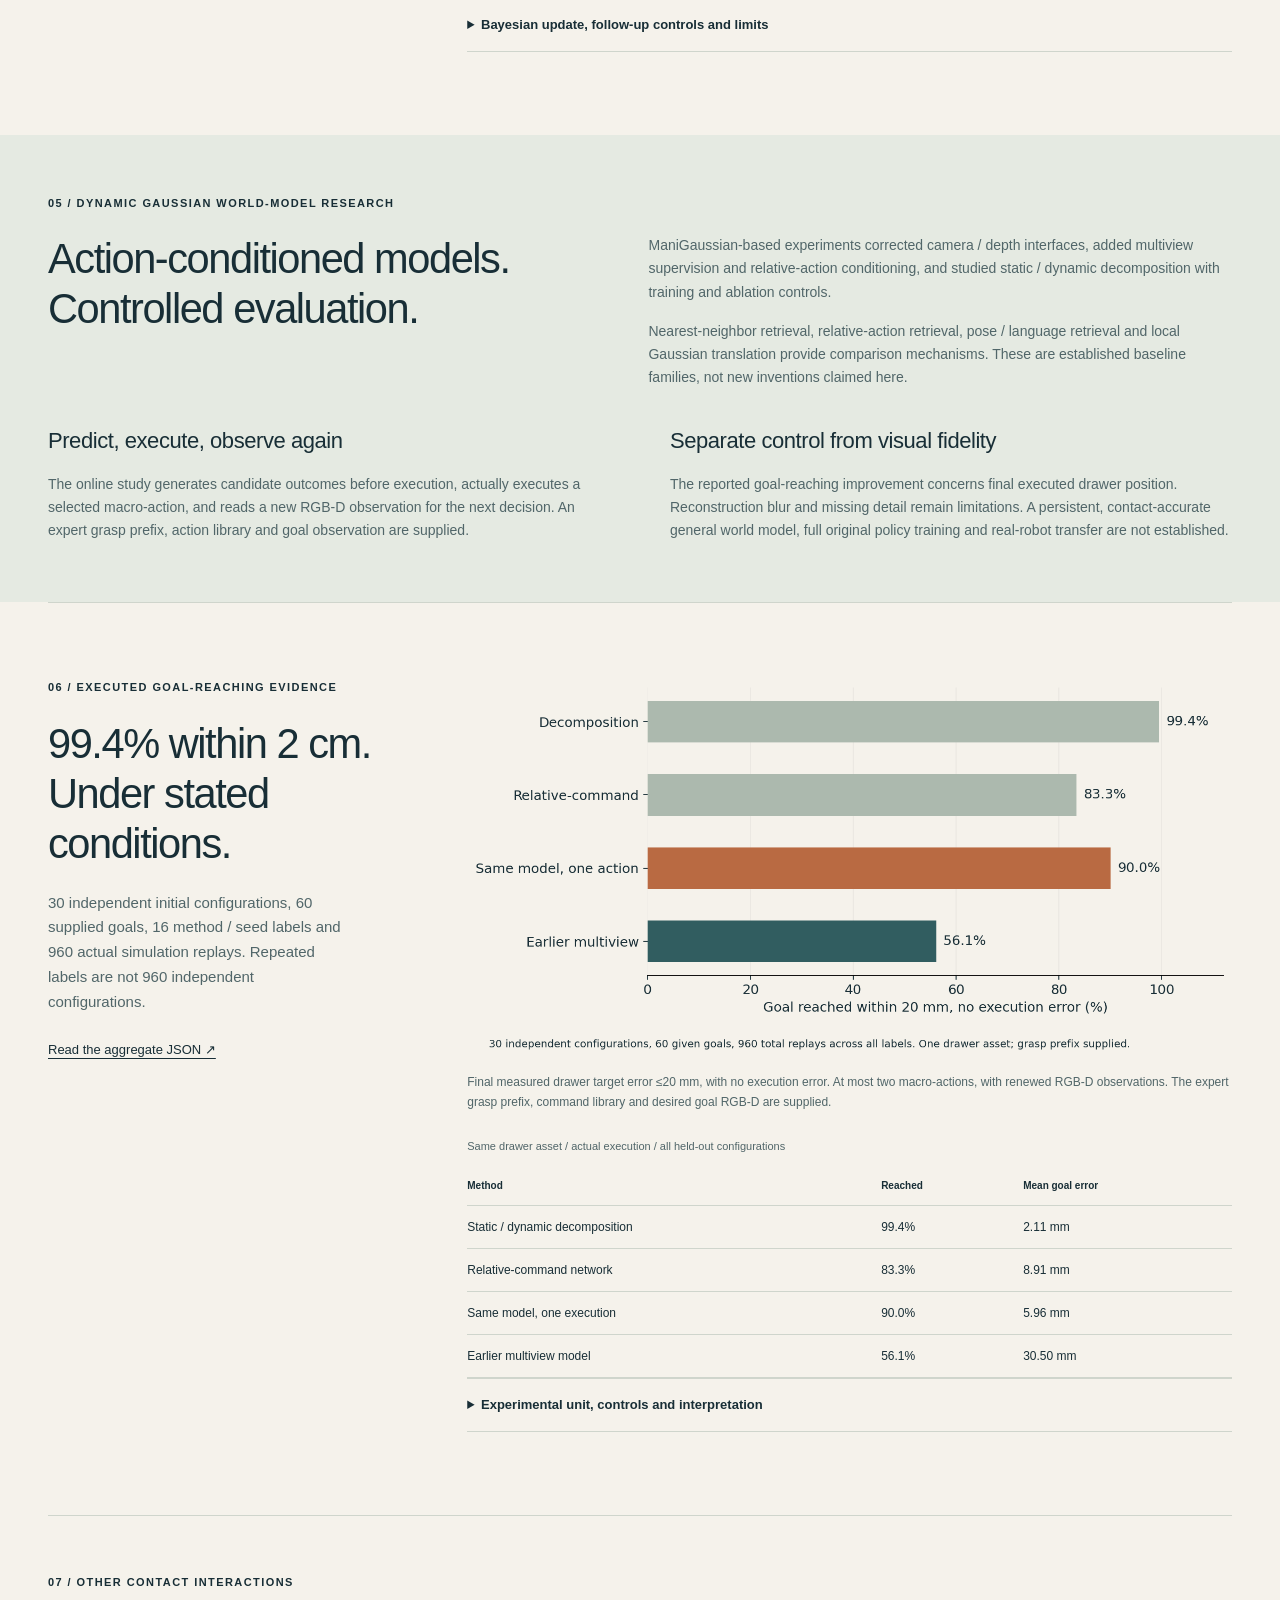
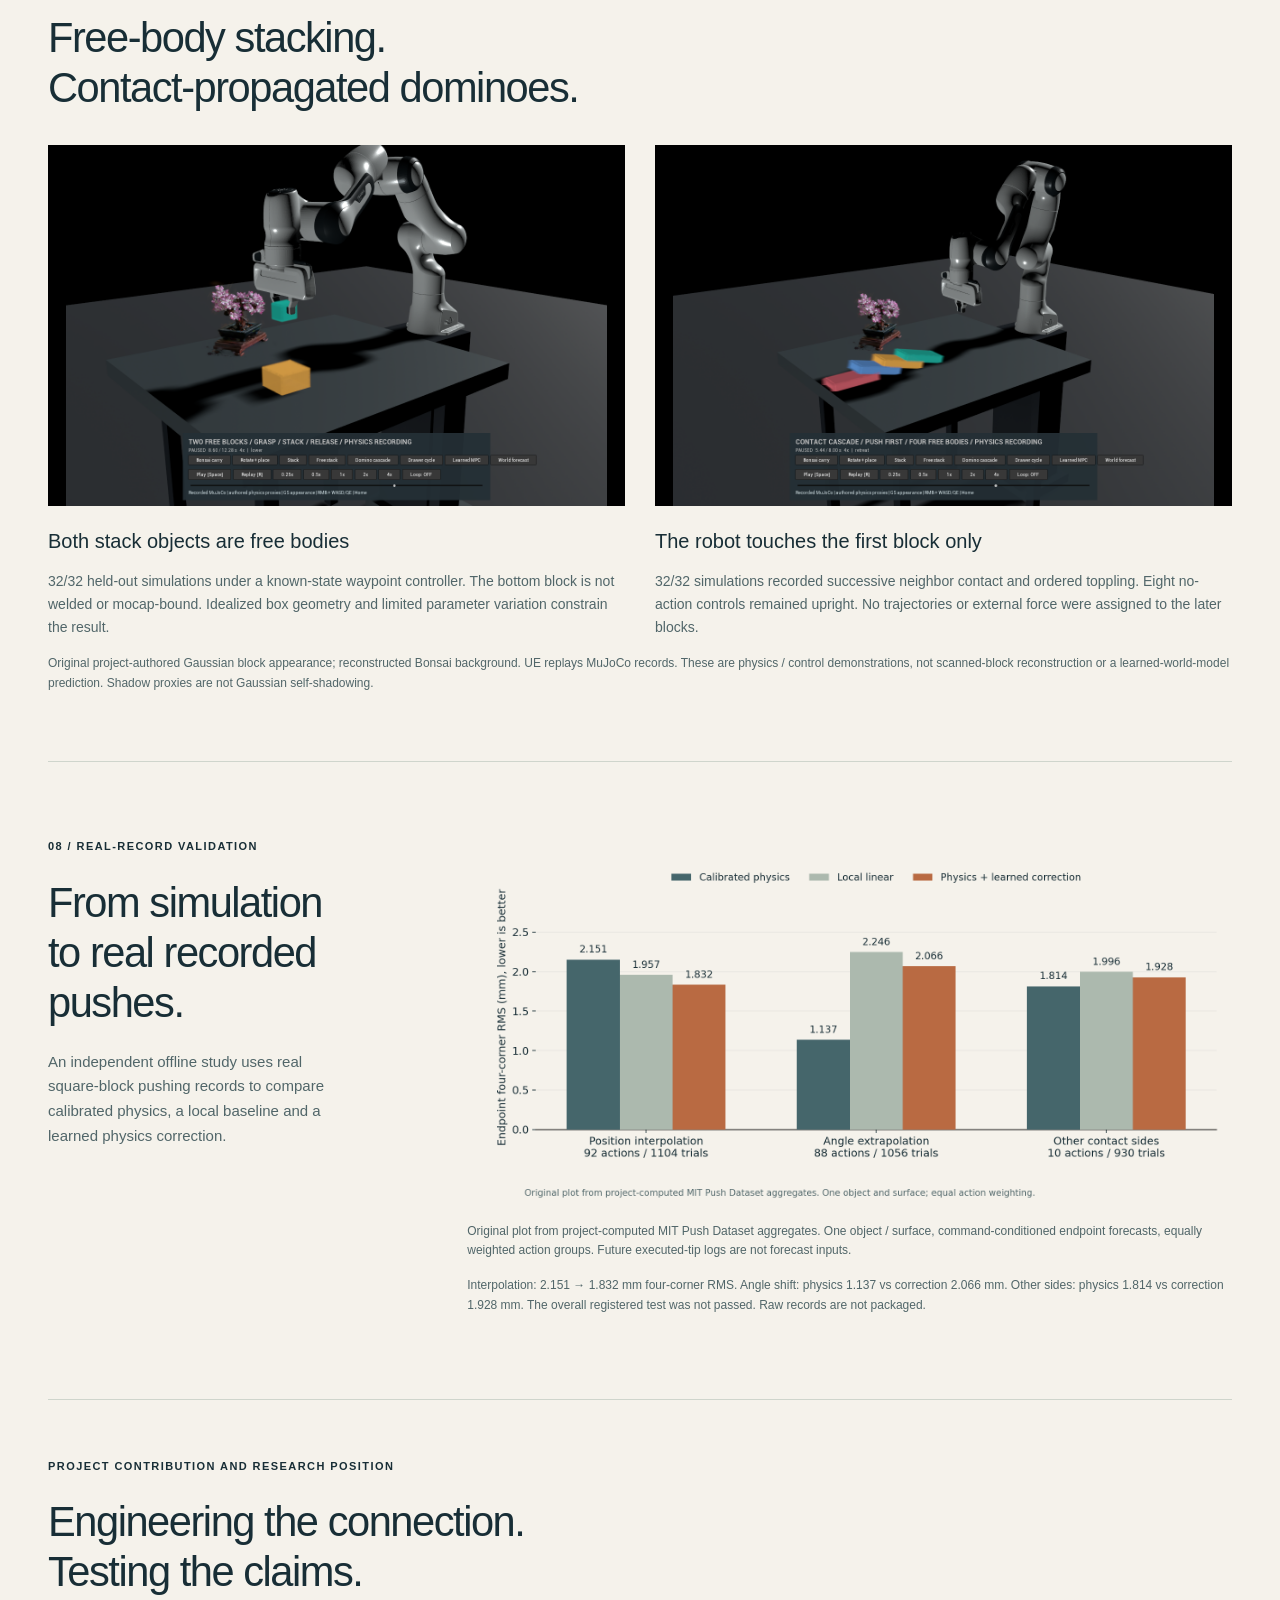
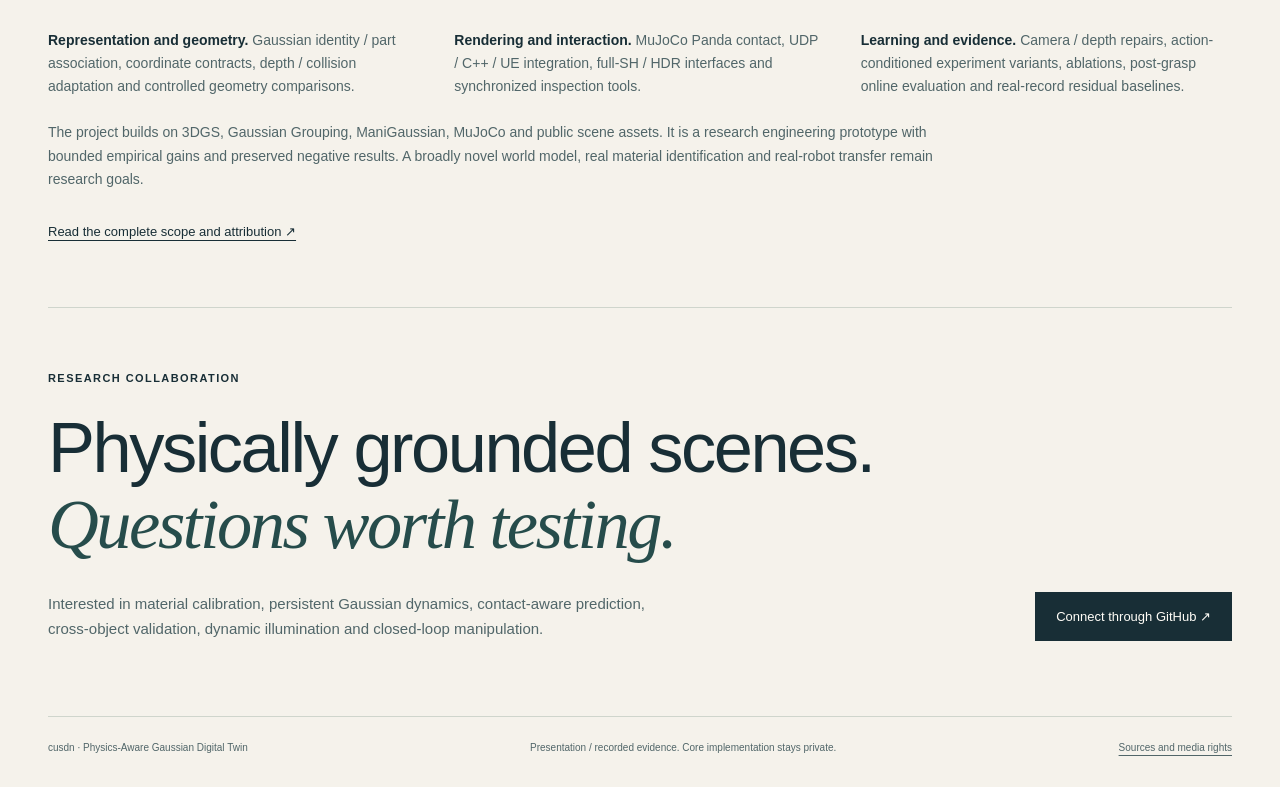
==== commit fc98115b: "Deploy approved Bonsai and Panda static presentation" ====
--- a/index.html
+++ b/index.html
@@ -1,91 +1,36 @@
 <!doctype html>
-<html lang="en">
-<head>
-  <meta charset="utf-8">
-  <meta name="viewport" content="width=device-width, initial-scale=1">
-  <meta name="description" content="A research engineering showcase connecting Gaussian scene appearance, contact simulation, and controlled evaluation. Includes actual recorded synthetic contact and measured limitations.">
-  <meta name="color-scheme" content="light">
-  <title>Gaussian scene simulation — research showcase</title>
-  <link rel="icon" href="data:,">
-  <link rel="stylesheet" href="assets/site.css">
-  <script src="assets/site.js" defer></script>
-</head>
-<body>
-<a class="skip" href="#main">Skip to content</a>
-<header class="masthead wrap">
-  <a class="wordmark" href="#top" aria-label="Gaussian scene simulation home"><span class="mark" aria-hidden="true">g.</span><span>cusdn <span class="muted">/ research engineering</span></span></a>
-  <nav aria-label="Main navigation"><a href="#approach">Approach</a><a href="#evidence">Evidence</a><a href="#contribution">Contribution</a><a href="#contact">Discuss research <span aria-hidden="true">↗</span></a></nav>
-</header>
+<html lang="en"><head><meta charset="utf-8"><meta name="viewport" content="width=device-width,initial-scale=1"><meta name="description" content="Bonsai Gaussian reconstruction, part-wise material hypotheses, Franka Panda contact, Unreal playback and controlled Gaussian world-model experiments."><title>Physics-Aware Gaussian Digital Twin — cusdn</title><link rel="icon" href="data:,"><link rel="stylesheet" href="assets/base.css"><link rel="stylesheet" href="assets/research.css"><script src="assets/research.js" defer></script></head>
+<body><a class="skip" href="#main">Skip to content</a>
+<header class="masthead wrap"><a class="wordmark" href="#top"><span class="mark" aria-hidden="true">g.</span><span>cusdn <span class="muted">/ research engineering</span></span></a><nav aria-label="Main navigation"><a href="#robot">Robot + Bonsai</a><a href="#parts">Parts</a><a href="#world">World models</a><a href="#results">Results</a></nav></header>
 <main id="main">
-<section class="hero wrap" id="top" aria-labelledby="title">
-  <div class="hero-copy">
-    <p class="eyebrow"><span class="dot" aria-hidden="true"></span> Computer graphics × embodied simulation</p>
-    <h1 id="title">From Gaussian<br>appearance<br>to <em>interaction.</em></h1>
-    <p class="lead">Connecting reconstructed scenes to physical simulation, with explicit assumptions and evidence that survives scrutiny.</p>
-    <p class="hero-note">A research engineering project by <a href="https://github.com/cusdn">cusdn</a>. Snapshot · November 2026.</p>
-    <div class="actions"><a class="button" href="#demo">Watch the contact demo <span aria-hidden="true">↓</span></a><a class="text-link" href="#evidence">Read the results <span aria-hidden="true">↗</span></a></div>
-  </div>
-  <figure class="hero-figure">
-    <div class="figure-top"><span>01 / Recorded experiment</span><span>4.0 s · MuJoCo</span></div>
-    <img src="assets/reference-push.jpg" width="960" height="600" alt="Recorded contact frame: a dark box pusher contacts an original multicolor Gaussian cube on a procedural checker floor.">
-    <figcaption><strong>A controlled reference fixture.</strong> Authored Gaussian appearance follows a free body under contact. This clip uses a synthetic cube and a prescribed pusher; it is not a reconstructed object or a learned robot policy.</figcaption>
-  </figure>
-</section>
+<section class="hero wrap bonsai-hero" id="top" aria-labelledby="title"><div class="hero-copy"><p class="eyebrow"><span class="dot" aria-hidden="true"></span> Computer graphics × embodied intelligence</p><h1 id="title">A Gaussian scene.<br>A robot.<br><em>Interaction.</em></h1><p class="lead">Physics-Aware Gaussian Digital Twin</p><p class="hero-description">From reconstructed Bonsai appearance to part-wise physical proxies, Panda contact, UE playback and measured world-model experiments.</p><div class="actions"><a class="button" href="#robot">Watch the robot interact <span aria-hidden="true">↓</span></a><a class="text-link" href="#results">Explore the evidence ↗</a></div><p class="hero-note">Project by <a href="https://github.com/cusdn">cusdn</a> · Research prototype · November 2026</p></div><figure class="hero-figure"><div class="figure-top"><span>Actual recorded experiment</span><span>Franka Panda × Gaussian Bonsai</span></div><a href="#robot" class="hero-image-link" aria-label="Go to Bonsai contact video player"><img src="media/canopy_brush_soft-overview.jpg" width="720" height="480" alt="A rendered Franka Panda robot reaches toward a pink Gaussian Bonsai with a pot, wooden stand and cloth-covered surface."><span class="watch-overlay">▶ Watch contact and recovery</span></a><figcaption>The Bonsai is rendered from all 239,941 supplied scene Gaussians. Joint motors drive real engine contact; the plant appearance follows its associated physical parts. <a href="notes.html#scope">Asset and physics scope ↗</a></figcaption></figure></section>
+<div class="wrap proof-strip" aria-label="Project evidence at a glance"><div><strong>239,941</strong><span>Gaussians in the contact scene</span></div><div><strong>4 conditions</strong><span>Robot / part contact recordings</span></div><div><strong>31.44 dB</strong><span>Separate trained Bonsai / 37 views</span></div><div><strong>960 replays</strong><span>Separate drawer goal study / 30 configurations</span></div></div>
 
-<section class="research-question wrap" aria-labelledby="question">
-  <p class="eyebrow">The research question</p>
-  <h2 id="question">What should stay consistent<br>when a visual scene is touched?</h2>
-  <div class="question-copy"><p>A Gaussian reconstruction describes appearance. Contact simulation also needs geometry, scale, material assumptions and an evolving physical state. Keeping those representations aligned is the engineering problem.</p><p>This project explores that connection through scene adapters, part binding, engine integration and controlled prediction studies. The evidence spans several experiments rather than a single fully validated world model.</p></div>
-</section>
-
-<section class="section wrap" id="approach" aria-labelledby="approach-title">
-  <div class="section-intro"><p class="eyebrow">01 / Technical approach</p><h2 id="approach-title">One state.<br>Several representations.</h2><p>Reconstruction, contact dynamics and playback serve different purposes. Explicit state and coordinate contracts connect them.</p></div>
-  <div class="architecture"><img src="assets/architecture.png" width="1645" height="573" loading="lazy" alt="Conceptual pipeline: images or a supplied Gaussian reconstruction, persistent scene and part representation, physical collision proxies and dynamics, synchronized Gaussian rendering. Contact, endpoint prediction and appearance are evaluated separately.">
-    <p class="caption">High-level overview. Individual experiments exercise different subsets. No end-to-end learned policy claim is made.</p>
-    <div class="stage-buttons" role="group" aria-label="Explore pipeline stages"><button type="button" data-stage="0" aria-pressed="true">01 Observe</button><button type="button" data-stage="1" aria-pressed="false">02 Represent</button><button type="button" data-stage="2" aria-pressed="false">03 Interact</button><button type="button" data-stage="3" aria-pressed="false">04 Inspect</button></div>
-    <p class="stage-detail" id="stage-detail" aria-live="polite">Inputs include supplied public Gaussian reconstructions and a separate object appearance fitting study. The public reference fixture is authored procedurally.</p>
-  </div>
-</section>
-
-<section class="demo-band" id="demo" aria-labelledby="demo-title"><div class="wrap">
-  <div class="demo-heading"><div><p class="eyebrow">02 / See the mechanism</p><h2 id="demo-title">Contact, motion, playback.</h2></div><p>Real recorded dynamics.<br>New presentation render of an existing test.</p></div>
-  <div class="demo-layout">
-    <div class="player"><video id="contact-video" controls playsinline preload="metadata" poster="assets/reference-push.jpg" aria-label="Four-second recorded synthetic Gaussian contact experiment" aria-describedby="clip-description"><source src="assets/reference-push.mp4" type="video/mp4">Your browser cannot play this video. <a href="assets/reference-push.mp4">Download the recorded clip</a>.</video>
-      <div class="video-tools"><button type="button" id="replay">Replay from start <span aria-hidden="true">↻</span></button><label for="speed">Playback speed</label><select id="speed"><option value="0.5">0.5×</option><option value="1" selected>1×</option><option value="2">2×</option></select><span id="playback-status" aria-live="polite">Paused · 1×</span></div>
-      <p class="caption" id="clip-description">1,536 original Gaussians · 201 recorded poses · 125 mm displacement along x. The box pusher follows a prescribed path; MuJoCo solves the free-body motion. Native video controls provide pause and seeking. No simulation runs in this page.</p>
-    </div>
-    <aside class="demo-aside"><span class="big-number">1,536<span>authored Gaussians</span></span><p>Visual samples retain their association with the moving body. The fixture isolates contact and representation transport from reconstruction errors.</p><hr><h3>What this verifies</h3><p>Recorded body motion can drive Gaussian appearance and synchronized replay.</p><h3>What remains open</h3><p>Real material identification, deformable contact accuracy, closed-loop manipulation and changing illumination.</p><a href="notes.html#results">Experiment details <span aria-hidden="true">↗</span></a></aside>
-  </div>
-  <figure class="comparison"><img src="assets/reference-comparison.jpg" width="960" height="350" loading="lazy" alt="Two genuine recorded frames show the cube before contact and after a 125 mm push along x."><figcaption>Before / after from the same completed trajectory. Appearance is procedural and untrained.</figcaption></figure>
+<section class="robot-stage" id="robot" aria-labelledby="robot-title"><div class="wrap"><div class="demo-heading"><div><p class="eyebrow">01 / Primary demonstration</p><h2 id="robot-title">Touch the pot.<br>Brush the canopy. Release.</h2></div><p>Two synchronized views of actual recorded contact.<br>Pause, scrub, replay and change playback speed.</p></div>
+<div class="action-tabs" role="group" aria-label="Recorded robot interaction"><button type="button" data-case="pot_push_soft" aria-pressed="false">Push the pot</button><button type="button" data-case="canopy_brush_soft" aria-pressed="true">Brush the canopy</button><button type="button" data-case="stem_nudge_soft" aria-pressed="false">Nudge the trunk</button><button type="button" data-case="canopy_brush_hard" aria-pressed="false">Changed material assumptions</button></div>
+<div class="paired-video"><figure><div class="figure-top"><span>Robot and scene</span><span>Recorded MuJoCo result</span></div><video id="robot-main" controls playsinline muted preload="metadata" poster="media/canopy_brush_soft-overview.jpg" aria-label="Recorded full scene Bonsai robot interaction"><source src="media/canopy_brush_soft-overview.mp4" type="video/mp4"></video></figure><figure><div class="figure-top"><span>Contact detail</span><span>Same run / synchronized</span></div><video id="robot-close" playsinline muted preload="metadata" poster="media/canopy_brush_soft-contact.jpg" aria-label="Synchronized close view of the same Bonsai contact"><source src="media/canopy_brush_soft-contact.mp4" type="video/mp4"></video></figure></div>
+<div class="video-tools"><button type="button" id="robot-play">Play both views</button><button type="button" id="robot-replay">Replay ↻</button><label for="robot-speed">Speed</label><select id="robot-speed"><option value="0.25">0.25×</option><option value="0.5">0.5×</option><option value="1" selected>1×</option><option value="2">2×</option></select><label class="loop-label"><input id="robot-loop" type="checkbox" checked> Loop</label><span id="robot-status" role="status">Paused · 1×</span></div>
+<div class="robot-finding"><h3 id="action-title">Canopy contact and recovery</h3><p id="action-description">The motor-driven paddle brushes the flower clusters, then withdraws. The assumed elastic joints drive the recovery; the plant is not animated by directly assigning an object trajectory.</p><dl class="action-metrics"><div><dt>Pot peak displacement</dt><dd id="pot-metric">0.05 mm</dd></div><div><dt>Canopy peak displacement</dt><dd id="canopy-metric">39.25 mm</dd></div><div><dt>Peak contact force</dt><dd id="force-metric">0.313 N</dd></div></dl></div>
+<p class="caption">Lengths are nominal simulation units. Materials and scale are assumed, not measured from the real plant. These all-Gaussian contact videos use SH0 appearance; complete SH / HDR is a separate UE integration below. Playback changes do not recompute physics. Baked plant illumination and shadows remain unchanged.</p>
+<details><summary>Why attribute the motion to contact?</summary><p>All four conditions recorded robot / paddle contact and no solver warnings. A paired control replayed the same recorded joint-motor commands with robot / object contact disabled, then compared part trajectories over time and at the endpoint. This tests the source of the simulated motion. It does not calibrate the physical plant or establish real-world material accuracy. Recorded maximum paddle penetration was at most 0.101 nominal mm.</p></details>
 </div></section>
 
-<section class="section wrap" id="evidence" aria-labelledby="evidence-title">
-  <div class="section-intro"><p class="eyebrow">03 / Experimental evidence</p><h2 id="evidence-title">Measure the gain.<br>Keep the failure.</h2><p>An offline command-conditioned pushing study tests how a learned correction behaves when interaction conditions change.</p><a class="text-link" href="data/results.json">Download aggregate results JSON <span aria-hidden="true">↗</span></a></div>
-  <div class="evidence-content">
-    <p class="evidence-label">MIT Push Dataset · one square object and surface</p>
-    <figure><img src="assets/results.png" width="1782" height="858" loading="lazy" alt="Endpoint error chart: learned correction improves interpolation to 1.832 mm from 2.151 mm, but is worse than calibrated physics for angle extrapolation and other contact sides."><figcaption>Original visualization of project-computed aggregates from Yu et al., IROS 2016. Lower endpoint four-corner RMS is better. Raw dataset contents are not redistributed.</figcaption></figure>
-    <div class="table-scroll" tabindex="0" role="region" aria-label="Endpoint forecast error table, millimeters"><table><caption>Mean endpoint four-corner RMS in mm</caption><thead><tr><th scope="col">Evaluation cohort</th><th scope="col">Actions / trials</th><th scope="col">Physics</th><th scope="col">Local linear</th><th scope="col">Physics + correction</th></tr></thead><tbody>
-      <tr><th scope="row">Position interpolation</th><td>92 / 1,104</td><td>2.151</td><td>1.957</td><td><strong>1.832</strong></td></tr>
-      <tr><th scope="row">Angle extrapolation</th><td>88 / 1,056</td><td><strong>1.137</strong></td><td>2.246</td><td>2.066</td></tr>
-      <tr><th scope="row">Other contact sides</th><td>10 / 930</td><td><strong>1.814</strong></td><td>1.996</td><td>1.928</td></tr>
-    </tbody></table></div>
-    <div class="finding"><span aria-hidden="true">↳</span><p><strong>Local improvement does not establish transfer.</strong> The correction reduces interpolation error, then loses to physics under angle and contact-side shifts. The overall registered success test was not passed.</p></div>
-    <details><summary>Read the evaluation protocol and scope</summary><p>Training uses 138 nominal action groups / 1,656 trials. Repetitions of one nominal action stay together in each partition. Predictions use initial state and commanded action; future executed-tip logs are excluded from forecast inputs. Endpoint four-corner RMS is averaged over repetitions, then equally over action groups. Other contact sides use the same object and surface, so this is not a cross-object result. This is offline endpoint forecasting, not an online Gaussian rollout or robot task success rate.</p></details>
-  </div>
-</section>
+<section class="section wrap" id="parts" aria-labelledby="parts-title"><div class="section-intro"><p class="eyebrow">02 / Part-wise Gaussian simulation</p><h2 id="parts-title">One appearance.<br>Different physical roles.</h2><p>Persistent visual identities connect the canopy, trunk, pot and support to the physical state. Part motion updates centers and anisotropic covariance while retaining appearance.</p><p>Material hypotheses express uncertainty. A visually plausible label is not a measured material property.</p></div><div><div class="part-buttons" role="group" aria-label="Inspect visual appearance and part binding"><button type="button" id="appearance-toggle" aria-pressed="false">Original appearance</button><button type="button" id="parts-toggle" aria-pressed="true">Part association</button></div><figure class="part-figure"><img id="part-image" src="media/bonsai-parts.png" width="512" height="512" loading="lazy" alt="Color-coded Bonsai part association: pink canopy, brown trunk, gold fill surface, blue pot, orange stand, gray cloth."><figcaption>Scene-specific association, not ground-truth semantic segmentation. Boundaries can contain errors; hidden fill is modeled as a hypothesis.</figcaption></figure><div class="part-legend"><span><i style="background:#cf6393"></i>Canopy / flower clusters</span><span><i style="background:#846142"></i>Trunk / branches</span><span><i style="background:#ccac50"></i>Visible fill</span><span><i style="background:#469ec8"></i>Pot</span><span><i style="background:#b27a3e"></i>Wood stand</span><span><i style="background:#626981"></i>Cloth support</span></div><p class="caption">Canopy and trunk use equivalent rigid parts with elastic joints. Pot and stand are rigid proxies. The scene does not model individual leaf shells, granular soil or fracture.</p></div></section>
 
-<section class="secondary-evidence wrap" aria-labelledby="additional-title"><p class="eyebrow">Additional project evidence</p><h2 id="additional-title">Appearance and interaction<br>are assessed separately.</h2><div class="evidence-pair">
-  <article><span class="item-index">A / Reconstructed-scene integration</span><h3>239,941 Gaussians.<br>Four contact recordings.</h3><p>A supplied Bonsai reconstruction was connected to part-wise physical proxies for pot push, canopy brush and stem nudge, including a paired canopy material condition. Persistent Gaussian identity and covariance transport were checked.</p><p class="caveat">Reused reconstruction; scale and material assumptions are not real-object calibration. Baked appearance does not include newly computed Gaussian shadows. Natural-scene media is withheld pending source-image licensing clarification.</p></article>
-  <article><span class="item-index">B / Appearance diagnostic</span><h3>21.72 → 23.25 dB<br>foreground PSNR.</h3><p>A higher-detail duck appearance candidate improved mean foreground PSNR. Mean silhouette IoU was 0.92271 → 0.92368 on the same four reused development views.</p><p class="caveat">Reused development views, no new independent validation. Residual blur and artifacts remain. This measures appearance rather than physical behavior or generalization. Derived duck images are withheld pending licensing clarification.</p></article>
-</div></section>
+<section class="wrap reconstruction" id="reconstruction" aria-labelledby="reconstruction-title"><p class="eyebrow">03 / Reconstruction, geometry and engine integration</p><h2 id="reconstruction-title">Train the scene.<br>Export geometry. Keep the states aligned.</h2><p class="section-lead">A separately trained Bonsai baseline connects images to Gaussian geometry. Depth backprojection, multiview fusion and robust surface fitting provide collision candidates; MuJoCo state reaches UE5 through UDP.</p><figure><img class="wide-diagram" src="assets/architecture.png" loading="lazy" alt="Three connected engineering stages cover Bonsai geometry, part physics and UDP UE inspection; complementary branches cover material hypotheses, dynamic Gaussians and independent evidence."><figcaption>High-level view of complementary studies. The learned-dynamics / online goal experiment uses a drawer, not the Bonsai contact asset.</figcaption></figure><div class="training-grid"><article><h3>Actual Bonsai training</h3><p>Gaussian Grouping baseline: 255 training images, 30,000 iterations, 2,453,898 Gaussians. The 37 same-capture image-loss holdout views average <strong>31.437 dB PSNR</strong> and <strong>0.9364 SSIM</strong>.</p><p class="caption">Supplied COLMAP reconstruction uses the capture. Later development reused these views. The contact hero uses a separate supplied 239,941-Gaussian asset. These counts and metrics must not be combined.</p></article><article><h3>Geometry and contact</h3><p>Calibrated-camera depth backprojection, multiview consistency, robust plane / surface fitting and collision export. Proxy assumptions and contact failures are documented separately from image quality.</p><p class="caption">The combined consistency / robust baseline did not beat robust fitting alone in controlled contact experiments. Collision geometry is an approximation, with nominal scale and closure assumptions.</p></article></div><div class="trained-views"><figure><img src="media/bonsai-trained-0.png" loading="lazy" alt="Actual trained Bonsai rendering at declared image-loss holdout view zero"><figcaption>Declared view 0</figcaption></figure><figure><img src="media/bonsai-trained-18.png" loading="lazy" alt="Actual trained Bonsai rendering at declared image-loss holdout view eighteen"><figcaption>Declared view 18</figcaption></figure><figure><img src="media/bonsai-trained-36.png" loading="lazy" alt="Actual trained Bonsai rendering at declared image-loss holdout view thirty-six"><figcaption>Declared view 36</figcaption></figure></div><p class="caption">Actual saved renders from the separately trained model. Views 0 / 18 / 36 were declared before retrieval. No source photographs or model weights are packaged.</p>
+<div class="engine-layout"><div><p class="eyebrow">MuJoCo → UDP → C++ → UE5</p><h3>Online state and native playback</h3><p>Engine integration includes complete third-order SH / HDR in a separate trained-model candidate, coordinate and pose checks, and actual DX11 live-state validation.</p><p>Native UE controls support pause, replay, a scrub timeline, looping and 0.25×–4× playback. Recorded playback and online MuJoCo synchronization are separate operating modes.</p><p class="caption">The video beside this text is the existing color-corrected supplied-model recording, not evidence that this older recording uses full SH. New full-SH motion-rebuild frames averaged about 57–59 ms in two limited runs; cached frame rates are not a continuous-motion benchmark.</p></div><figure><video id="ue-video" controls playsinline muted preload="metadata" poster="media/ue-bonsai.png" aria-label="Existing native UE Bonsai Panda contact playback video"><source src="media/ue-bonsai.mp4" type="video/mp4"></video><figcaption>Actual UE capture of a recorded MuJoCo contact interaction. The native control screenshot is shown below.</figcaption></figure></div>
+<figure class="ue-controls"><img src="media/ue-controls.png" loading="lazy" alt="Actual packaged UE window with Bonsai and Panda plus Play, Replay, speed, loop and timeline controls"><figcaption>Actual packaged UE interface. Native callback and state checks were performed; this does not assert independent testing of every physical mouse / keyboard action.</figcaption></figure></section>
 
-<section class="section wrap contributions" id="contribution" aria-labelledby="contribution-title">
-  <div class="section-intro"><p class="eyebrow">04 / Project contribution</p><h2 id="contribution-title">Integration with<br>testable boundaries.</h2><p>The project work connects established research components and adds engineering, diagnostic tools and controlled evaluation.</p></div>
-  <div class="contribution-list"><article><span>01</span><div><h3>Scene-to-simulation engineering</h3><p>Coordinate and scale conventions, visual / physical part association, Gaussian state transport and contact-scene adaptation.</p></div></article><article><span>02</span><div><h3>Rendering and inspection</h3><p>Gaussian / geometry composition, UE playback integration, repeatable recorded demonstrations and interactive inspection interfaces.</p></div></article><article><span>03</span><div><h3>Evidence and failure analysis</h3><p>Controlled endpoint prediction studies, independent metric recomputation, appearance comparisons and explicit generalization failures.</p></div></article><p class="upstream">Built on established 3DGS research, MuJoCo and public datasets. Unreal Engine is an integration target. The Gaussian representation, physics engine and upstream papers are not claimed as original inventions. <a href="notes.html#contributions">Read scope and attribution ↗</a></p></div>
-</section>
+<section class="section wrap" id="materials" aria-labelledby="materials-title"><div class="section-intro"><p class="eyebrow">04 / Material assumptions and active probing</p><h2 id="materials-title">Observe a response.<br>Update the hypothesis.</h2><p>Part association allows material assumptions to reach the engine. Appearance supplies a candidate prior; observed probe motion updates hypothesis weights before a new action is predicted.</p></div><div><figure><img src="assets/material-probes.png" loading="lazy" alt="Simulated unseen oblique-push marker error: visual prior 35.68 mm, one active probe 7.43, two active probes 7.71 and a fixed canopy-pot pair 7.39"><figcaption>64 simulated cases; mean marker prediction error for an unseen oblique push, in nominal mm. This is not a measured error on a physical Bonsai.</figcaption></figure><div class="finding"><span>↳</span><p><strong>35.68 → 7.71 mm after two active probes.</strong> The major information comes from motion observations. One probe and a suitable fixed pair are competitive; active selection is not universally better.</p></div><details><summary>Bayesian update, follow-up controls and limits</summary><p>The project maps a finite set of part-material hypotheses into engine configurations, updates weights using observed displacement and selects probes to reduce uncertainty or improve a future prediction. Detailed algorithms, parameter values and hypothesis packages remain private.</p><p>A later frozen study used 128 new simulated cases / 640 solves. Target-directed probing achieved 6.75 mm against a preselected fixed pair's 7.02 mm within the proxy regime, but 11.73 mm against 11.26 mm when contact / compliance conditions changed. The overall cross-condition success criterion was not passed. The observations assume known registration, applied force and marker correspondence. Internal fill arrangements can also be externally indistinguishable.</p></details></div></section>
 
-<section class="outlook wrap" id="contact" aria-labelledby="contact-title"><p class="eyebrow">Research collaboration</p><h2 id="contact-title">A foundation for<br><em>better questions.</em></h2><div class="outlook-bottom"><p>I am interested in research collaboration on physically grounded scene representations and interactive simulation. Next questions include material calibration, cross-object evaluation, deformable contact, relighting and closed-loop policies.</p><a class="button" href="https://github.com/cusdn">Connect through GitHub <span aria-hidden="true">↗</span></a></div></section>
-</main>
-<footer class="wrap"><p>cusdn · Gaussian scene simulation · November 2026</p><p>Presentation assets and aggregate evidence. Core implementation remains private.</p><a href="notes.html#sources">Sources & attribution</a></footer>
-</body>
-</html>
+<section class="world-section" id="world" aria-labelledby="world-title"><div class="wrap"><p class="eyebrow">05 / Dynamic Gaussian world-model research</p><div class="world-intro"><h2 id="world-title">Action-conditioned models.<br>Controlled evaluation.</h2><div><p>ManiGaussian-based experiments corrected camera / depth interfaces, added multiview supervision and relative-action conditioning, and studied static / dynamic decomposition with training and ablation controls.</p><p>Nearest-neighbor retrieval, relative-action retrieval, pose / language retrieval and local Gaussian translation provide comparison mechanisms. These are established baseline families, not new inventions claimed here.</p></div></div><div class="training-grid"><article><h3>Predict, execute, observe again</h3><p>The online study generates candidate outcomes before execution, actually executes a selected macro-action, and reads a new RGB-D observation for the next decision. An expert grasp prefix, action library and goal observation are supplied.</p></article><article><h3>Separate control from visual fidelity</h3><p>The reported goal-reaching improvement concerns final executed drawer position. Reconstruction blur and missing detail remain limitations. A persistent, contact-accurate general world model, full original policy training and real-robot transfer are not established.</p></article></div></div></section>
+
+<section class="section wrap" id="results" aria-labelledby="results-title"><div class="section-intro"><p class="eyebrow">06 / Executed goal-reaching evidence</p><h2 id="results-title">99.4% within 2 cm.<br>Under stated conditions.</h2><p>30 independent initial configurations, 60 supplied goals, 16 method / seed labels and 960 actual simulation replays. Repeated labels are not 960 independent configurations.</p><a href="data/results.json" class="text-link">Read the aggregate JSON ↗</a></div><div><figure><img src="assets/online-goal.png" loading="lazy" alt="Post-grasp drawer goal-reaching rates: decomposition 99.4%, relative-command network 83.3%, same model with one execution 90.0%, earlier multiview 56.1%"><figcaption>Final measured drawer target error ≤20 mm, with no execution error. At most two macro-actions, with renewed RGB-D observations. The expert grasp prefix, command library and desired goal RGB-D are supplied.</figcaption></figure><div class="table-scroll" tabindex="0" role="region" aria-label="Post-grasp goal results"><table><caption>Same drawer asset / actual execution / all held-out configurations</caption><thead><tr><th scope="col">Method</th><th scope="col">Reached</th><th scope="col">Mean goal error</th></tr></thead><tbody><tr><th scope="row">Static / dynamic decomposition</th><td>99.4%</td><td>2.11 mm</td></tr><tr><th scope="row">Relative-command network</th><td>83.3%</td><td>8.91 mm</td></tr><tr><th scope="row">Same model, one execution</th><td>90.0%</td><td>5.96 mm</td></tr><tr><th scope="row">Earlier multiview model</th><td>56.1%</td><td>30.50 mm</td></tr></tbody></table></div><details><summary>Experimental unit, controls and interpretation</summary><p>Scoring first averages the two goals within each independent configuration, then averages configurations and training seeds. The decomposition / relative-command paired difference is 16.11 percentage points, with an exploratory 95% interval of [10.00, 22.22]. Three training seeds repeat conditions rather than introduce new scenes. Intervals resample independent configurations within drawer levels and training seeds; they are not adjusted for multiple comparisons.</p><p>This is post-grasp visual target reaching on one simulation asset. It is not full autonomous RLBench task success, a new-object test, a Bonsai manipulation policy success rate or reconstruction accuracy. Offline selection was a separate earlier experiment and had less conclusive structural comparisons. Key novelty is not established by these numbers alone.</p></details></div></section>
+
+<section class="wrap interaction-extension" id="interactions" aria-labelledby="extension-title"><p class="eyebrow">07 / Other contact interactions</p><h2 id="extension-title">Free-body stacking.<br>Contact-propagated dominoes.</h2><div class="extension-grid"><article><img src="media/ue-free-stack.png" loading="lazy" alt="Actual UE replay showing a Panda holding a procedural Gaussian block above another free block"><h3>Both stack objects are free bodies</h3><p>32/32 held-out simulations under a known-state waypoint controller. The bottom block is not welded or mocap-bound. Idealized box geometry and limited parameter variation constrain the result.</p></article><article><img src="media/ue-domino.png" loading="lazy" alt="Actual UE replay showing four procedural Gaussian blocks toppled in a contact-driven domino cascade"><h3>The robot touches the first block only</h3><p>32/32 simulations recorded successive neighbor contact and ordered toppling. Eight no-action controls remained upright. No trajectories or external force were assigned to the later blocks.</p></article></div><p class="caption">Original project-authored Gaussian block appearance; reconstructed Bonsai background. UE replays MuJoCo records. These are physics / control demonstrations, not scanned-block reconstruction or a learned-world-model prediction. Shadow proxies are not Gaussian self-shadowing.</p></section>
+
+<section class="section wrap" id="real-push" aria-labelledby="real-push-title"><div class="section-intro"><p class="eyebrow">08 / Real-record validation</p><h2 id="real-push-title">From simulation<br>to real recorded pushes.</h2><p>An independent offline study uses real square-block pushing records to compare calibrated physics, a local baseline and a learned physics correction.</p></div><div><figure><img src="assets/real-push.png" loading="lazy" alt="Real pushing endpoint error: learned correction improves position interpolation but loses to calibrated physics on angle and contact-side transfer"><figcaption>Original plot from project-computed MIT Push Dataset aggregates. One object / surface, command-conditioned endpoint forecasts, equally weighted action groups. Future executed-tip logs are not forecast inputs.</figcaption></figure><p class="caption">Interpolation: 2.151 → 1.832 mm four-corner RMS. Angle shift: physics 1.137 vs correction 2.066 mm. Other sides: physics 1.814 vs correction 1.928 mm. The overall registered test was not passed. Raw records are not packaged.</p></div></section>
+
+<section class="wrap research-contribution" id="contribution"><p class="eyebrow">Project contribution and research position</p><h2>Engineering the connection.<br>Testing the claims.</h2><div class="contribution-columns"><p><strong>Representation and geometry.</strong> Gaussian identity / part association, coordinate contracts, depth / collision adaptation and controlled geometry comparisons.</p><p><strong>Rendering and interaction.</strong> MuJoCo Panda contact, UDP / C++ / UE integration, full-SH / HDR interfaces and synchronized inspection tools.</p><p><strong>Learning and evidence.</strong> Camera / depth repairs, action-conditioned experiment variants, ablations, post-grasp online evaluation and real-record residual baselines.</p></div><p class="section-lead">The project builds on 3DGS, Gaussian Grouping, ManiGaussian, MuJoCo and public scene assets. It is a research engineering prototype with bounded empirical gains and preserved negative results. A broadly novel world model, real material identification and real-robot transfer remain research goals.</p><p><a href="notes.html#scope">Read the complete scope and attribution ↗</a></p></section>
+<section class="outlook wrap" id="contact"><p class="eyebrow">Research collaboration</p><h2>Physically grounded scenes.<br><em>Questions worth testing.</em></h2><div class="outlook-bottom"><p>Interested in material calibration, persistent Gaussian dynamics, contact-aware prediction, cross-object validation, dynamic illumination and closed-loop manipulation.</p><a class="button" href="https://github.com/cusdn">Connect through GitHub ↗</a></div></section>
+</main><footer class="wrap"><p>cusdn · Physics-Aware Gaussian Digital Twin</p><p>Presentation / recorded evidence. Core implementation stays private.</p><a href="notes.html#sources">Sources and media rights</a></footer></body></html>
--- a/assets/base.css
+++ b/assets/base.css
@@ -0,0 +1,6 @@
+@charset "UTF-8";
+:root{--paper:#f5f2eb;--ink:#182e36;--muted:#516669;--line:#cfd5cc;--accent:#a85532;--green:#264c4b;--white:#fffdf7;--max:1220px}*{box-sizing:border-box}html{scroll-behavior:smooth;scroll-padding-top:30px}body{margin:0;background:var(--paper);color:var(--ink);font-family:"Segoe UI",Arial,sans-serif;font-size:16px;line-height:1.65}a{color:inherit;text-decoration-thickness:1px;text-underline-offset:4px}a:hover{color:var(--accent)}button,select{font:inherit}button,a,select,summary{touch-action:manipulation}a:focus-visible,button:focus-visible,select:focus-visible,summary:focus-visible,video:focus-visible,[tabindex]:focus-visible{outline:3px solid #b45e35;outline-offset:5px}img,video{max-width:100%;height:auto;display:block}figure,p,h1,h2,h3{margin:0}button{cursor:pointer}.wrap{width:min(var(--max),calc(100% - 96px));margin-inline:auto}.muted{color:var(--muted)}.skip{position:absolute;left:20px;top:-100px;background:var(--ink);color:white;padding:12px;z-index:10}.skip:focus{top:10px}.masthead{height:110px;display:flex;justify-content:space-between;align-items:center;border-bottom:1px solid var(--line);gap:25px}.wordmark{display:flex;align-items:center;gap:13px;font-size:13px;text-decoration:none}.mark{font-family:Georgia,serif;font-size:38px;font-weight:bold;line-height:1}.masthead nav{display:flex;gap:26px;font-size:13px}.masthead nav a{text-decoration:none}.hero{display:grid;grid-template-columns:1fr 1.05fr;gap:56px;padding-block:78px 82px;align-items:center}.eyebrow{text-transform:uppercase;letter-spacing:.13em;font-size:11px;font-weight:650;line-height:1.5;margin-bottom:23px}.dot{width:7px;height:7px;border-radius:50%;background:var(--accent);display:inline-block;margin-right:9px}h1{font-size:clamp(45px,5.25vw,77px);font-weight:500;line-height:1.06;letter-spacing:-.055em}h1 em,h2 em{font-family:Georgia,serif;font-weight:400;color:var(--green)}.lead{font-size:18px;line-height:1.65;max-width:445px;margin-top:29px;color:var(--muted)}.hero-note{font-size:12px;color:var(--muted);margin-top:17px}.actions{display:flex;align-items:center;gap:24px;flex-wrap:wrap;margin-top:31px}.button{display:inline-flex;gap:25px;align-items:center;justify-content:space-between;padding:13px 20px;background:var(--ink);color:var(--white);font-size:13px;text-decoration:none;border:1px solid var(--ink)}.button:hover{background:var(--green);color:white}.text-link{font-size:13px}.hero-figure{padding-top:40px}.figure-top{display:flex;justify-content:space-between;font-size:10px;text-transform:uppercase;letter-spacing:.11em;margin-bottom:13px;gap:14px}.hero-figure img{width:100%;border:1px solid var(--line)}figcaption,.caption{font-size:12px;color:var(--muted);line-height:1.65;margin-top:15px}figcaption strong{color:var(--ink);font-weight:600}.research-question{padding-block:53px 70px;border-top:1px solid var(--line);display:grid;grid-template-columns:1fr 1fr;column-gap:80px}.research-question>.eyebrow{grid-column:1/-1}h2{font-size:clamp(30px,3.25vw,45px);font-weight:450;line-height:1.2;letter-spacing:-.035em}.question-copy{font-size:15px;color:var(--muted)}.question-copy p+p{margin-top:17px}.section{padding-block:76px 83px;border-top:1px solid var(--line);display:grid;grid-template-columns:.72fr 1.55fr;gap:64px}.section-intro>p:not(.eyebrow){font-size:15px;color:var(--muted);margin-top:22px;max-width:305px}.section-intro>a{display:inline-block;margin-top:25px}.architecture>img{width:100%}.stage-buttons{display:flex;flex-wrap:wrap;gap:7px;margin-top:25px}.stage-buttons button{background:transparent;border:1px solid var(--line);padding:9px 13px;font-size:12px;color:var(--ink)}.stage-buttons button[aria-pressed=true]{background:var(--ink);border-color:var(--ink);color:white}.stage-detail{margin-top:18px;min-height:92px;font-size:14px;line-height:1.8;color:var(--muted);max-width:620px}.demo-band{background:#e5eae2;padding-block:65px}.demo-heading{display:flex;justify-content:space-between;gap:40px;align-items:flex-end;margin-bottom:34px}.demo-heading>p{font-size:13px;color:var(--muted)}.demo-layout{display:grid;grid-template-columns:2fr .75fr;gap:36px}.player video{width:100%;background:#d4dbd3;aspect-ratio:1.6}.video-tools{display:flex;align-items:center;flex-wrap:wrap;gap:15px;padding-block:14px;border-bottom:1px solid #bdc9c0;font-size:12px}.video-tools button{background:var(--ink);border:0;color:white;padding:8px 12px;font-size:12px}.video-tools label{margin-left:auto}.video-tools select{background:var(--paper);border:1px solid #9aada4;padding:5px 8px;font-size:12px;color:var(--ink)}#playback-status{min-width:85px;color:var(--muted)}.demo-aside{padding-top:3px;font-size:14px;color:var(--muted)}.big-number{display:block;font-size:54px;line-height:1.1;letter-spacing:-.05em;color:var(--ink)}.big-number>span{display:block;font-size:11px;letter-spacing:.08em;text-transform:uppercase;margin-top:10px;margin-bottom:24px}.demo-aside hr{margin:27px 0;border:0;border-top:1px solid #bdc9c0}.demo-aside h3{font-size:14px;letter-spacing:0;margin-bottom:7px;color:var(--ink)}.demo-aside p+h3{margin-top:24px}.demo-aside a{display:inline-block;font-size:12px;margin-top:23px}.comparison{width:min(650px,100%);margin-top:35px}.comparison img{width:100%;border:1px solid #bdc9c0}.evidence-label{font-size:11px;letter-spacing:.06em;text-transform:uppercase;margin-bottom:17px;color:var(--muted)}.evidence-content img{width:100%}.table-scroll{overflow-x:auto;margin-top:25px}table{border-collapse:collapse;width:100%;font-size:12px;text-align:left;line-height:1.5}caption{text-align:left;padding-bottom:12px;color:var(--muted);font-size:11px}th,td{padding:12px 10px;border-bottom:1px solid var(--line);vertical-align:top}thead th{font-size:10px;font-weight:650}tbody th{font-weight:450}th:first-child{padding-left:0}td strong{color:var(--accent)}.finding{display:flex;gap:18px;padding:23px 0;font-size:14px}.finding>span{font-size:32px;color:var(--accent);line-height:1}.finding p{color:var(--muted)}.finding strong{color:var(--ink)}details{border-top:1px solid var(--line);border-bottom:1px solid var(--line);padding:15px 0;font-size:13px}summary{cursor:pointer;font-weight:600}details p{color:var(--muted);margin-top:16px;font-size:13px}.secondary-evidence{border-top:1px solid var(--line);padding-block:60px 74px}.evidence-pair{display:grid;grid-template-columns:1fr 1fr;gap:80px;margin-top:43px}.item-index{font-size:11px;text-transform:uppercase;letter-spacing:.08em;color:var(--muted)}.evidence-pair h3{font-size:28px;letter-spacing:-.03em;font-weight:450;line-height:1.3;margin-top:17px;margin-bottom:19px}.evidence-pair p{color:var(--muted);font-size:14px}.evidence-pair .caveat{font-size:12px;border-left:2px solid #bdc9c0;padding-left:14px;margin-top:19px}.contribution-list article{display:flex;gap:22px;border-bottom:1px solid var(--line);padding:23px 0}.contribution-list article:first-child{padding-top:0}.contribution-list article>span{font-size:11px;color:var(--accent);padding-top:4px}.contribution-list h3{font-size:18px;font-weight:500;letter-spacing:-.02em}.contribution-list article p{font-size:14px;color:var(--muted);margin-top:9px}.upstream{font-size:12px;color:var(--muted);margin-top:24px}.outlook{padding-block:62px 75px;border-top:1px solid var(--line)}.outlook h2{font-size:clamp(45px,5.5vw,76px);line-height:1.08}.outlook-bottom{display:flex;align-items:flex-end;justify-content:space-between;gap:55px;margin-top:30px}.outlook-bottom p{max-width:640px;font-size:15px;color:var(--muted)}.outlook-bottom .button{flex-shrink:0}footer{border-top:1px solid var(--line);padding-block:23px 30px;display:flex;align-items:start;justify-content:space-between;gap:25px;font-size:10px;color:var(--muted)}
+@media(min-width:1550px){.hero{gap:80px}}
+@media(max-width:1050px){.wrap{width:calc(100% - 56px)}.hero{gap:32px}h1{font-size:57px}.masthead nav{gap:18px}.wordmark .muted{display:none}.section{gap:35px;grid-template-columns:.75fr 1.4fr}.demo-layout{grid-template-columns:1.8fr .8fr;gap:25px}.demo-aside{font-size:13px}.big-number{font-size:43px}.research-question{column-gap:40px}.video-tools label{margin-left:0}}
+@media(max-width:760px){.wrap{width:calc(100% - 40px)}.masthead{height:auto;padding-block:22px;flex-wrap:wrap;gap:17px}.masthead nav{gap:21px;flex-wrap:wrap;font-size:12px}.wordmark .muted{display:inline}.hero{grid-template-columns:1fr;padding-block:42px 45px;gap:24px}h1{font-size:clamp(49px,12.5vw,72px)}.hero-figure{padding-top:15px}.hero .eyebrow{font-size:10px}.lead{max-width:520px;font-size:17px}.research-question{grid-template-columns:1fr;row-gap:20px;padding-block:35px 42px}.research-question>.eyebrow{margin-bottom:0}.section{grid-template-columns:1fr;gap:30px;padding-block:43px}.section-intro>p:not(.eyebrow){max-width:550px}.section-intro h2 br{display:none}.eyebrow{margin-bottom:17px}.architecture{min-width:0}.stage-detail{min-height:85px}.demo-band{padding-block:38px}.demo-heading{display:block}.demo-heading>p{margin-top:18px}.demo-layout{grid-template-columns:1fr}.demo-aside{display:grid;grid-template-columns:1fr 1fr;gap:15px 25px}.demo-aside .big-number{grid-row:1/3}.demo-aside hr{display:none}.demo-aside h3{grid-column:1/-1;margin:10px 0 -10px}.demo-aside h3+p{grid-column:1/-1}.demo-aside a{grid-column:1/-1;margin-top:0}.demo-aside p+h3{margin-top:10px}.video-tools{gap:12px}.video-tools label{margin-left:0}.video-tools #playback-status{width:100%}.comparison{margin-top:28px}.evidence-content{min-width:0}.evidence-pair{grid-template-columns:1fr;gap:36px;margin-top:30px}.secondary-evidence{padding-block:40px 43px}.evidence-pair h3{font-size:27px}.outlook{padding-block:42px}.outlook-bottom{display:block;margin-top:25px}.outlook-bottom .button{margin-top:25px}footer{flex-direction:column;gap:9px}.table-scroll{margin-right:-2px}table{min-width:565px}.figure-top{font-size:9px}.actions{gap:20px}}
+@media(prefers-reduced-motion:reduce){html{scroll-behavior:auto}}
--- a/assets/research.css
+++ b/assets/research.css
@@ -0,0 +1,4 @@
+.bonsai-hero{grid-template-columns:.9fr 1.2fr;gap:40px}.bonsai-hero h1{font-size:clamp(45px,4.5vw,66px)}.bonsai-hero .lead{color:var(--ink);font-size:19px;margin-top:25px}.hero-description{color:var(--muted);font-size:15px;margin-top:13px;max-width:470px}.hero-image-link{display:block;position:relative;color:white}.hero-image-link img{width:100%;border:0}.watch-overlay{position:absolute;left:18px;bottom:18px;font-size:12px;padding:9px 14px;background:#17363bd9;color:white;border:1px solid #8aaca466}.proof-strip{display:grid;grid-template-columns:repeat(4,1fr);border-top:1px solid var(--line);padding:25px 0 30px;gap:30px}.proof-strip strong{font-size:27px;font-weight:450;letter-spacing:-.03em;display:block}.proof-strip span{font-size:11px;color:var(--muted);line-height:1.6;display:block;margin-top:5px}.robot-stage{background:#e5eae2;padding-block:65px}.action-tabs{display:flex;gap:9px;flex-wrap:wrap;margin-bottom:25px}.action-tabs button,.part-buttons button{border:1px solid #becbbf;background:transparent;color:var(--ink);padding:10px 15px;font-size:12px}.action-tabs button[aria-pressed=true],.part-buttons button[aria-pressed=true]{background:var(--ink);color:white;border-color:var(--ink)}.paired-video{display:grid;grid-template-columns:1fr 1fr;gap:21px}.paired-video video{width:100%;aspect-ratio:1.5;background:#101b1c}.robot-stage .video-tools{gap:15px;justify-content:flex-start}.robot-stage .video-tools>label{margin-left:0}.loop-label{display:flex;align-items:center;gap:6px}.loop-label input{accent-color:var(--green)}.robot-finding{display:grid;grid-template-columns:1fr 1.1fr;gap:20px 50px;margin-top:29px}.robot-finding h3{font-size:24px;font-weight:450;letter-spacing:-.025em}.robot-finding>p{color:var(--muted);font-size:14px;grid-row:2}.action-metrics{display:flex;gap:30px;margin:0;grid-row:1/3;grid-column:2;justify-content:space-between;align-items:center}.action-metrics dt{font-size:10px;color:var(--muted);max-width:100px;line-height:1.6}.action-metrics dd{margin:9px 0 0;font-size:25px;letter-spacing:-.03em}.robot-stage details{margin-top:22px}.part-buttons{display:flex;gap:8px}.part-figure{margin-top:18px;max-width:480px}.part-figure img{width:100%;background:#0e1517}.part-legend{display:flex;gap:12px 20px;flex-wrap:wrap;margin-top:23px;font-size:11px;color:var(--muted)}.part-legend span{display:flex;align-items:center;gap:6px}.part-legend i{display:inline-block;height:9px;width:9px;border-radius:50%}.reconstruction{border-top:1px solid var(--line);padding-block:60px 75px}.section-lead{font-size:16px;color:var(--muted);max-width:780px;margin:23px 0 30px}.wide-diagram{width:100%;margin-top:27px}.training-grid{display:grid;grid-template-columns:1fr 1fr;gap:60px;margin-top:34px}.training-grid h3,.engine-layout h3{font-size:22px;font-weight:450;letter-spacing:-.02em;margin-bottom:14px}.training-grid p,.engine-layout p{font-size:14px;color:var(--muted)}.training-grid .caption,.engine-layout .caption{font-size:12px}.trained-views{display:grid;grid-template-columns:repeat(3,1fr);gap:18px;margin-top:30px}.trained-views img{aspect-ratio:1.5;object-fit:contain;background:#111b1e;width:100%}.engine-layout{display:grid;grid-template-columns:1fr 1.2fr;gap:55px;margin-top:62px;padding-top:45px;border-top:1px solid var(--line)}.engine-layout p+p{margin-top:16px}.engine-layout video{width:100%;background:#111b1e}.ue-controls{margin-top:30px;max-width:850px}.world-section{background:#e5eae2;padding-block:60px}.world-intro{display:grid;grid-template-columns:1fr 1.1fr;gap:70px;margin-bottom:30px}.world-intro p{font-size:14px;color:var(--muted)}.world-intro p+p{margin-top:16px}.world-tools{display:flex;align-items:center;gap:12px;flex-wrap:wrap;margin:25px 0 15px;font-size:12px}.world-tools select{font:inherit;color:var(--ink);background:var(--paper);border:1px solid #b3c3b8;padding:9px 11px;max-width:100%}#world-video{width:100%;background:#f5f2eb}.interaction-extension{padding-block:58px 68px;border-top:1px solid var(--line)}.extension-grid{display:grid;grid-template-columns:1fr 1fr;gap:30px;margin-top:32px}.extension-grid img{width:100%}.extension-grid h3{font-size:20px;font-weight:450;margin-top:19px;margin-bottom:12px}.extension-grid p{font-size:14px;color:var(--muted)}.research-contribution{padding-block:58px 65px;border-top:1px solid var(--line)}.contribution-columns{display:grid;grid-template-columns:repeat(3,1fr);gap:35px;margin-top:32px}.contribution-columns p{font-size:14px;color:var(--muted)}.contribution-columns strong{color:var(--ink);font-weight:600}.research-contribution .section-lead{font-size:14px;max-width:920px}.research-contribution>p:last-child{font-size:13px}.notes-mini{max-width:900px;padding-block:40px 65px}.notes-mini h1{font-size:45px}.notes-mini h2{font-size:28px;margin:40px 0 19px}.notes-mini p,.notes-mini li{color:var(--muted);font-size:15px;margin-bottom:17px}.notes-mini table{min-width:650px}.notes-mini ul{padding-left:22px}
+.section>div,.training-grid>article,.world-intro>div,.engine-layout>div{min-width:0}
+@media(max-width:1050px){.bonsai-hero{gap:30px;grid-template-columns:1fr 1.1fr}.bonsai-hero h1{font-size:52px}.action-metrics{gap:16px}.action-metrics dd{font-size:22px}.engine-layout{gap:28px}.world-intro{gap:35px}.paired-video{gap:15px}.proof-strip{gap:20px}}
+@media(max-width:760px){.bonsai-hero{grid-template-columns:1fr;gap:18px}.bonsai-hero h1{font-size:clamp(47px,12vw,65px)}.bonsai-hero .hero-figure{padding-top:10px}.proof-strip{grid-template-columns:1fr 1fr;gap:22px}.proof-strip strong{font-size:25px}.robot-stage,.world-section{padding-block:40px}.paired-video{grid-template-columns:1fr;gap:22px}.robot-finding{grid-template-columns:1fr;gap:16px}.robot-finding>p{grid-row:auto}.action-metrics{grid-row:auto;grid-column:auto;border-top:1px solid #bdc9c0;padding-top:20px;gap:16px}.action-metrics dd{font-size:23px}.action-tabs{gap:7px}.action-tabs button{padding:9px 11px;font-size:11px}.reconstruction{padding-block:42px}.training-grid,.engine-layout,.world-intro{grid-template-columns:1fr;gap:26px}.training-grid{gap:30px}.trained-views{grid-template-columns:1fr;gap:24px}.trained-views img{aspect-ratio:auto}.engine-layout{margin-top:38px;padding-top:30px}.world-tools{gap:9px}.world-tools label:nth-of-type(2){margin-left:0}.world-tools select{width:100%}.extension-grid,.contribution-columns{grid-template-columns:1fr;gap:30px}.interaction-extension,.research-contribution{padding-block:40px}.part-figure{max-width:100%}.action-metrics dt{max-width:90px}.figure-top{line-height:1.6}.notes-mini h1{font-size:38px}}
